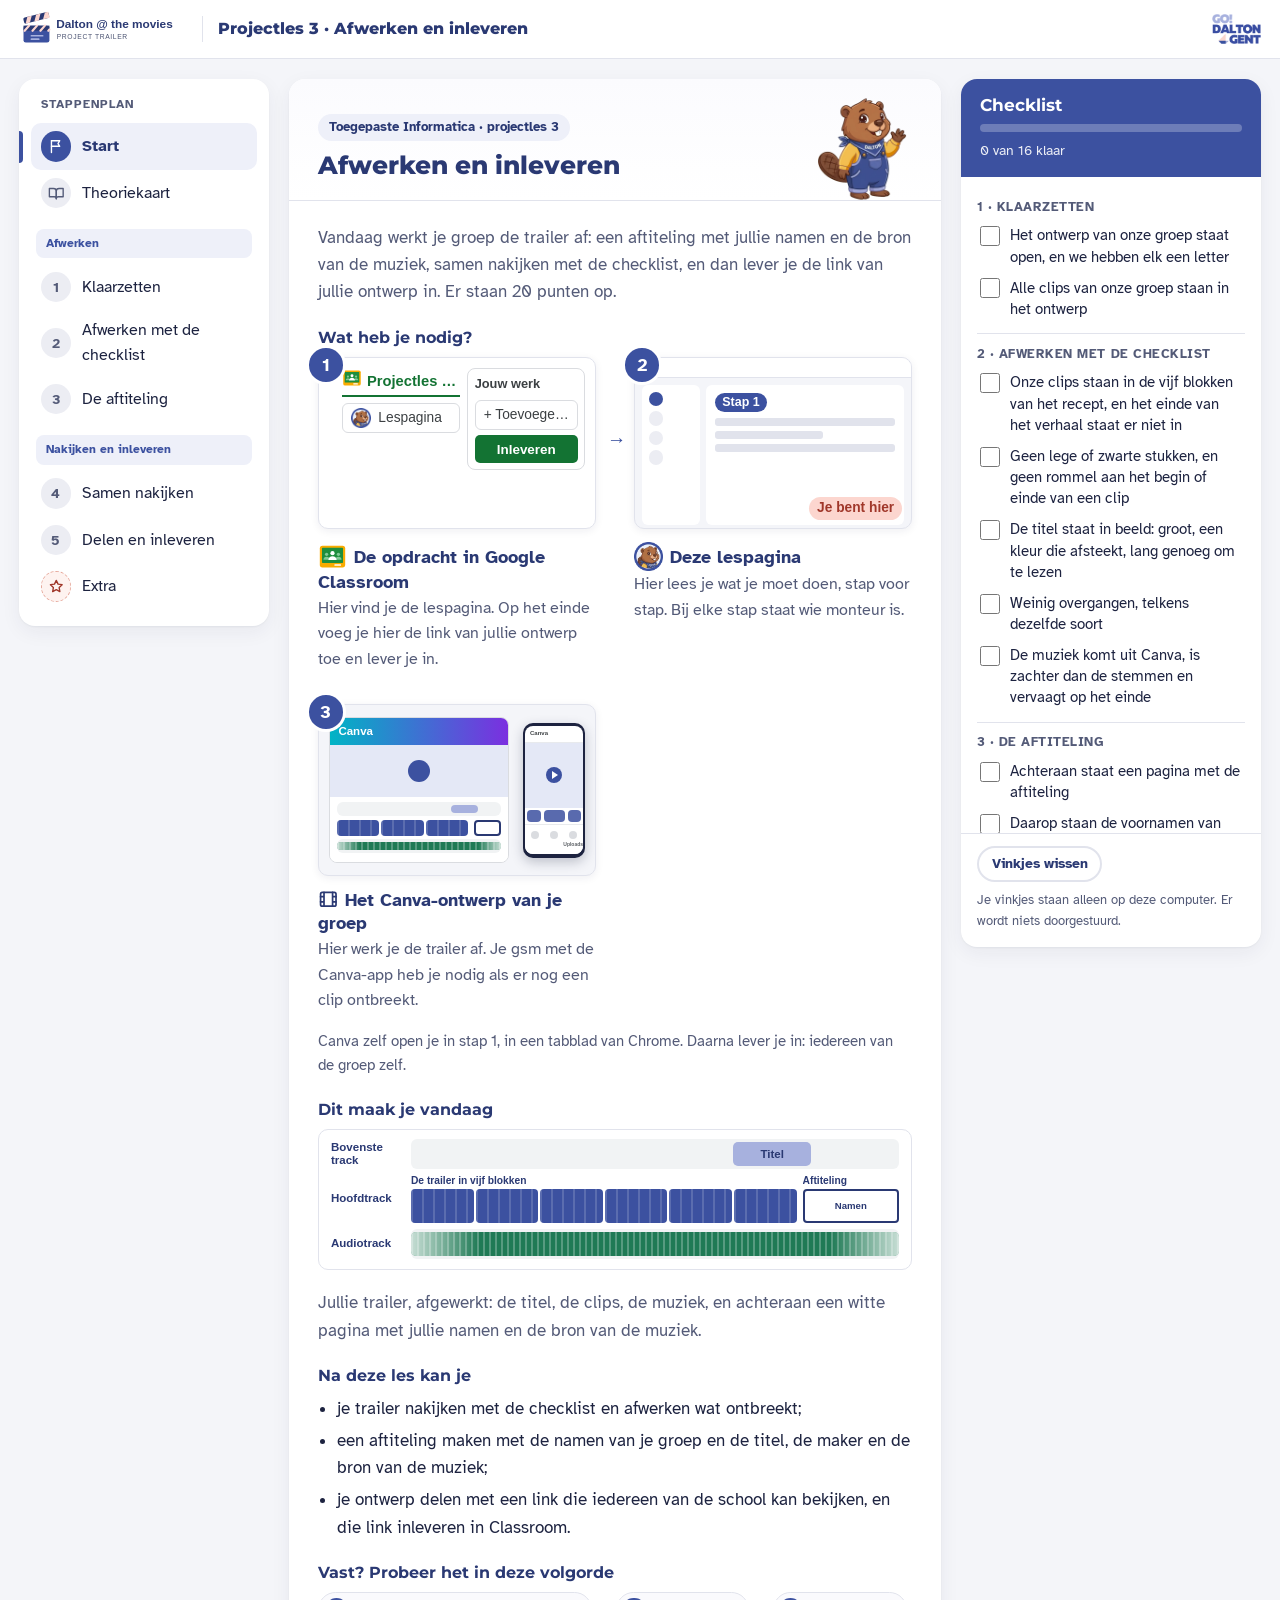
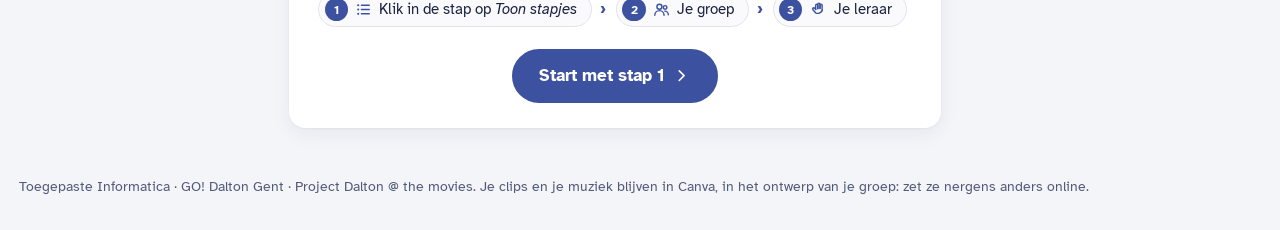
==== index.html @ a5ecfe7c "Projectles 3: Afwerken en inleveren (20 punten, link inleveren) Co-Authored-By: Claude Sonnet 5.5 <n" ====
<!DOCTYPE html>
<html lang="nl-BE">
<head>
  <meta charset="UTF-8">
  <meta name="viewport" content="width=device-width, initial-scale=1">
  <meta name="toestel" content="windows">
<meta name="programma" content="canva">
  <title>Lespagina · Projectles 3 · Afwerken en inleveren · Dalton @ the movies</title>
  <link rel="icon" href="assets/logos/lespagina-icon.png" type="image/png">
  <link rel="stylesheet" href="css/style.css">
</head>
<body data-storage="movies-trailer_v1_" data-modus-start="kort" data-laatste-stap="5" data-ai-hulp="uit">

<!-- Pictogrammen: eenvoudige lijntekeningen, eigen werk. Gebruik: een svg met class "ic" en daarin use met href naar het symbool. -->
<svg xmlns="http://www.w3.org/2000/svg" style="display:none">
  <symbol id="i-flag" viewBox="0 0 24 24"><path d="M5 21V4"/><path d="M5 4h12l-2.5 4 2.5 4H5"/></symbol>
  <symbol id="i-book" viewBox="0 0 24 24"><path d="M2 5h6a4 4 0 0 1 4 4v11a3 3 0 0 0-3-3H2z"/><path d="M22 5h-6a4 4 0 0 0-4 4v11a3 3 0 0 1 3-3h7z"/></symbol>
  <symbol id="i-check" viewBox="0 0 24 24"><path d="M5 12.5l4.5 4.5L19 7.5"/></symbol>
  <symbol id="i-check-circle" viewBox="0 0 24 24"><circle cx="12" cy="12" r="9"/><path d="M8 12.5l2.7 2.7L16 10"/></symbol>
  <symbol id="i-list" viewBox="0 0 24 24"><path d="M9 6h11M9 12h11M9 18h11"/><path d="M4.5 6h.01M4.5 12h.01M4.5 18h.01" stroke-width="3"/></symbol>
  <symbol id="i-bulb" viewBox="0 0 24 24"><path d="M9 18h6M10 21h4"/><path d="M12 3a6 6 0 0 0-4 10.5c.7.7 1 1.5 1 2.5h6c0-1 .3-1.8 1-2.5A6 6 0 0 0 12 3z"/></symbol>
  <symbol id="i-alert" viewBox="0 0 24 24"><path d="M12 3.5l9.5 17h-19z"/><path d="M12 10v4.5M12 17.5h.01"/></symbol>
  <symbol id="i-help" viewBox="0 0 24 24"><circle cx="12" cy="12" r="9"/><path d="M9.6 9.3a2.5 2.5 0 1 1 3.4 2.5c-.6.3-1 .8-1 1.5v.4M12 17h.01"/></symbol>
  <symbol id="i-users" viewBox="0 0 24 24"><circle cx="9" cy="8" r="3.5"/><path d="M2.5 20a6.5 6.5 0 0 1 13 0"/><circle cx="17" cy="9" r="2.5"/><path d="M16.5 14.2a5 5 0 0 1 5 5"/></symbol>
  <symbol id="i-send" viewBox="0 0 24 24"><path d="M12 15V3M7 8l5-5 5 5"/><path d="M4 14v6h16v-6"/></symbol>
  <symbol id="i-star" viewBox="0 0 24 24"><path d="M12 3.5l2.6 5.4 5.9.8-4.3 4.1 1 5.9L12 16.9l-5.2 2.8 1-5.9-4.3-4.1 5.9-.8z"/></symbol>
  <symbol id="i-link" viewBox="0 0 24 24"><path d="M10 14a4 4 0 0 0 5.7 0l3-3a4 4 0 0 0-5.7-5.7l-1 1"/><path d="M14 10a4 4 0 0 0-5.7 0l-3 3a4 4 0 0 0 5.7 5.7l1-1"/></symbol>
  <symbol id="i-hand" viewBox="0 0 24 24"><path d="M8 12V6a1.5 1.5 0 0 1 3 0v5"/><path d="M11 10.5V4.5a1.5 1.5 0 0 1 3 0v6"/><path d="M14 10.5V6a1.5 1.5 0 0 1 3 0v7.5"/><path d="M8 11.5l-1.5-1.5a1.6 1.6 0 0 0-2.3 2.3l3.6 4.2A6.5 6.5 0 0 0 17 13.5"/></symbol>
  <symbol id="i-left" viewBox="0 0 24 24"><path d="M15 6l-6 6 6 6"/></symbol>
  <symbol id="i-right" viewBox="0 0 24 24"><path d="M9 6l6 6-6 6"/></symbol>
  <symbol id="i-lock" viewBox="0 0 24 24"><rect x="5" y="11" width="14" height="10" rx="2"/><path d="M8 11V8a4 4 0 0 1 8 0v3"/></symbol>
  <symbol id="i-info" viewBox="0 0 24 24"><circle cx="12" cy="12" r="9"/><path d="M12 11v5.5M12 7.6h.01"/></symbol>
  <symbol id="i-film" viewBox="0 0 24 24"><rect x="3" y="4" width="18" height="16" rx="2"/><path d="M7 4v16M17 4v16M3 9h4M3 15h4M17 9h4M17 15h4"/></symbol>
  <symbol id="i-phone" viewBox="0 0 24 24"><rect x="7" y="2.5" width="10" height="19" rx="2"/><path d="M11 18.5h2"/></symbol>
  <symbol id="i-cut" viewBox="0 0 24 24"><circle cx="6" cy="7" r="2.5"/><circle cx="6" cy="17" r="2.5"/><path d="M8 8.5L20 18M8 15.5L20 6"/></symbol>
  <symbol id="i-eye" viewBox="0 0 24 24"><path d="M2 12s4-7 10-7 10 7 10 7-4 7-10 7S2 12 2 12z"/><circle cx="12" cy="12" r="3"/></symbol>
  <symbol id="i-move" viewBox="0 0 24 24"><path d="M3 12h18M7 8l-4 4 4 4M17 8l4 4-4 4"/></symbol>
</svg>

<div class="teacher-banner">Leraarweergave: de roze kaders tonen waar je een screenshot kan plaatsen. Leerlingen zien die kaders niet.</div>

<header class="topbar">
  <div class="topbar-inner">
    <a class="brand" href="index.html" title="Naar het begin van de les">
      <img src="assets/movies-logo.svg" alt="Dalton @ the movies">
      <span class="brand-lesson">Projectles 3 · Afwerken en inleveren</span>
    </a>
    <span class="topbar-spacer"></span>
    <img class="dalton-mark" src="assets/dalton-gent-logo.png" alt="GO! Dalton Gent">
  </div>
</header>

<div class="layout">

  <!-- ============ LINKS: de route ============ -->
  <nav class="route" aria-label="Stappenplan">
    <p class="route-title">Stappenplan</p>
    <button class="nav-btn" type="button" data-step="start"><span class="nav-num"><svg class="ic" aria-hidden="true"><use href="#i-flag"/></svg></span><span class="nav-lbl">Start</span></button>
    <button class="nav-btn" type="button" data-step="theorie"><span class="nav-num"><svg class="ic" aria-hidden="true"><use href="#i-book"/></svg></span><span class="nav-lbl">Theoriekaart</span></button>

    <p class="route-group">Afwerken</p>
    <button class="nav-btn" type="button" data-step="1"><span class="nav-num"><span class="nav-n">1</span><svg class="ic nav-check" aria-hidden="true"><use href="#i-check"/></svg></span><span class="nav-lbl">Klaarzetten</span></button>
    <button class="nav-btn" type="button" data-step="2"><span class="nav-num"><span class="nav-n">2</span><svg class="ic nav-check" aria-hidden="true"><use href="#i-check"/></svg></span><span class="nav-lbl">Afwerken met de checklist</span></button>
    <button class="nav-btn" type="button" data-step="3"><span class="nav-num"><span class="nav-n">3</span><svg class="ic nav-check" aria-hidden="true"><use href="#i-check"/></svg></span><span class="nav-lbl">De aftiteling</span></button>

    <p class="route-group">Nakijken en inleveren</p>
    <button class="nav-btn" type="button" data-step="4"><span class="nav-num"><span class="nav-n">4</span><svg class="ic nav-check" aria-hidden="true"><use href="#i-check"/></svg></span><span class="nav-lbl">Samen nakijken</span></button>
    <button class="nav-btn" type="button" data-step="5"><span class="nav-num"><span class="nav-n">5</span><svg class="ic nav-check" aria-hidden="true"><use href="#i-check"/></svg></span><span class="nav-lbl">Delen en inleveren</span></button>
    <button class="nav-btn extra" type="button" data-step="extra"><span class="nav-num"><svg class="ic" aria-hidden="true"><use href="#i-star"/></svg></span><span class="nav-lbl">Extra</span></button>
  </nav>

  <!-- ============ MIDDEN: één stap tegelijk ============ -->
  <main id="main">

    <!-- ===== START ===== -->
    <section class="pane" id="pane-start" aria-labelledby="h-start">
      <article class="card">
        <header class="card-head met-mascotte">
          <div>
            <div class="tags"><span class="tag tag-where">Toegepaste Informatica · projectles 3</span></div>
            <h1 id="h-start">Afwerken en inleveren</h1>
          </div>
          <img class="mascotte-kop" src="assets/mascotte/dalton_welkom.webp" alt="" width="120" height="120">
        </header>
        <div class="card-body">
          <p class="intro">Vandaag werkt je groep de trailer af: een aftiteling met jullie namen en de bron van de muziek, samen nakijken met de checklist, en dan lever je de link van jullie ontwerp in. Er staan 20 punten op.</p>

          <h2 class="sec">Wat heb je nodig?</h2>
          <ol class="nodig">
            <li class="nodig-item">
              <div class="mock mock-opdracht" aria-hidden="true">
                <div class="mo-midden"><div class="mo-titel"><img class="logo" src="assets/logos/classroom.svg" alt="">Projectles 3 — Afwerken en inleveren</div><div class="mo-chip"><img class="logo" src="assets/logos/lespagina.webp" alt=""><span>Lespagina</span></div></div><div class="mo-werk"><div class="mo-werk-kop">Jouw werk</div><div class="mo-chip"><span>+ Toevoegen of maken</span></div><div class="mo-knop">Inleveren</div></div>
              </div>
              <p class="nodig-naam"><img class="logo" src="assets/logos/classroom.svg" alt="">De opdracht in Google Classroom</p>
              <p class="nodig-uitleg">Hier vind je de lespagina. Op het einde voeg je hier de link van jullie ontwerp toe en lever je in.</p>
            </li>
            <li class="nodig-item">
              <div class="mock mock-lespagina" aria-hidden="true">
                <div class="ml-balk"></div>
                <div class="ml-midden">
                  <div class="ml-route"><span></span><span></span><span></span><span></span></div>
                  <div class="ml-stap"><span class="ml-tag">Stap 1</span><span class="ml-lijn"></span><span class="ml-lijn kort"></span><span class="ml-lijn"></span></div>
                </div>
                <div class="ml-hier">Je bent hier</div>
              </div>
              <p class="nodig-naam"><img class="logo" src="assets/logos/lespagina.webp" alt="">Deze lespagina</p>
              <p class="nodig-uitleg">Hier lees je wat je moet doen, stap voor stap. Bij elke stap staat wie monteur is.</p>
            </li>
            <li class="nodig-item">
              <div class="mock mock-ontwerp" aria-hidden="true">
                <div class="mo-canva">
                  <div class="mo-canva-balk">Canva</div>
                  <div class="mo-canva-beeld"><span></span></div>
                  <div class="tl3">
                    <div class="tl3-rij"><div class="tl3-spoor"><span class="tl3-blok tl3-tekst" style="--x:70%;--b:16%"></span></div></div>
                    <div class="tl3-rij"><div class="tl3-hoofd"><div class="tl3-groep" style="--w:5"><div class="tl3-clips"><span class="tl-clip"></span><span class="tl-clip"></span><span class="tl-clip"></span></div></div><div class="tl3-groep" style="--w:1"><div class="tl3-clips"><span class="tl3-aftit"></span></div></div></div></div>
                    <div class="tl3-rij"><div class="tl3-spoor"><span class="tl3-blok tl3-muziek" style="--x:0;--b:100%"></span></div></div>
                  </div>
                </div>
                <div class="gsm"><div class="gsm-scherm"><div class="gsm-balk"><span>Canva</span></div><div class="gsm-beeld"><span></span></div><div class="gsm-tijdlijn"><i></i><i></i><i></i></div><div class="gsm-werkbalk"><span class="gsm-tab"><i></i></span><span class="gsm-tab"><i></i></span><span class="gsm-tab"><i></i>Uploads</span></div></div></div>
              </div>
              <p class="nodig-naam"><svg class="ic" aria-hidden="true"><use href="#i-film"/></svg> Het Canva-ontwerp van je groep</p>
              <p class="nodig-uitleg">Hier werk je de trailer af. Je gsm met de Canva-app heb je nodig als er nog een clip ontbreekt.</p>
            </li>
          </ol>
          <p class="nodig-noot">Canva zelf open je in stap 1, in een tabblad van Chrome. Daarna lever je in: iedereen van de groep zelf.</p>

          <h2 class="sec">Dit maak je vandaag</h2>
          <div class="vandaag">
            <div class="tl3" role="img" aria-label="Tekening van de tijdlijn met drie lagen. Bovenaan staat de titel op de bovenste track. In het midden staan de clips op de hoofdtrack, helemaal achteraan gevolgd door een witte pagina: de aftiteling. Onderaan loopt de muziek op de audiotrack, met een vervaging aan het begin en aan het einde.">
              <div class="tl3-rij"><span class="tl3-naam">Bovenste track</span><div class="tl3-spoor"><span class="tl3-blok tl3-tekst" style="--x:66%;--b:16%">Titel</span></div></div>
              <div class="tl3-rij"><span class="tl3-naam">Hoofdtrack</span><div class="tl3-hoofd">
                <div class="tl3-groep" style="--w:12"><b>De trailer in vijf blokken</b><div class="tl3-clips"><span class="tl-clip"></span><span class="tl-clip"></span><span class="tl-clip"></span><span class="tl-clip"></span><span class="tl-clip"></span><span class="tl-clip"></span></div></div>
                <div class="tl3-groep" style="--w:3"><b>Aftiteling</b><div class="tl3-clips"><span class="tl3-aftit">Namen</span></div></div>
              </div></div>
              <div class="tl3-rij"><span class="tl3-naam">Audiotrack</span><div class="tl3-spoor"><span class="tl3-blok tl3-muziek" style="--x:0;--b:100%"></span></div></div>
            </div>
            <p>Jullie trailer, afgewerkt: de titel, de clips, de muziek, en achteraan een witte pagina met jullie namen en de bron van de muziek.</p>
          </div>

          <h2 class="sec">Na deze les kan je</h2>
          <ul class="doelen">
            <li>je trailer nakijken met de checklist en afwerken wat ontbreekt;</li>
            <li>een aftiteling maken met de namen van je groep en de titel, de maker en de bron van de muziek;</li>
            <li>je ontwerp delen met een link die iedereen van de school kan bekijken, en die link inleveren in Classroom.</li>
          </ul>

          <h2 class="sec">Vast? Probeer het in deze volgorde</h2>
          <ol class="vast">
            <li><svg class="ic" aria-hidden="true"><use href="#i-list"/></svg><span>Klik in de stap op <em>Toon stapjes</em></span></li>
            <li><svg class="ic" aria-hidden="true"><use href="#i-users"/></svg><span>Je groep</span></li>
            <li><svg class="ic" aria-hidden="true"><use href="#i-hand"/></svg><span>Je leraar</span></li>
          </ol>

          <p class="start-cta"><button class="btn btn-primary" type="button" data-goto="1">Start met stap 1 <svg class="ic" aria-hidden="true"><use href="#i-right"/></svg></button></p>
        </div>
      </article>
    </section>

    <!-- ===== THEORIEKAART ===== -->
    <section class="pane" id="pane-theorie" aria-labelledby="h-theorie">
      <article class="card">
        <header class="card-head">
          <div class="tags"><span class="tag tag-where">Spiekbriefje</span></div>
          <h2 id="h-theorie">Theoriekaart</h2>
        </header>
        <div class="card-body">
          <p class="intro">Alles op één plek. Kom hier terug als je iets niet meer weet.</p>
          <div class="t-grid">
            <section class="t-card">
              <h3><svg class="ic" aria-hidden="true"><use href="#i-flag"/></svg>Het project</h3>
              <ul>
                <li>Elke groep van drie maakt een <strong>filmtrailer</strong>. <strong>Informatica: de montage, in Canva.</strong></li>
                <li>Drie projectlessen: kennismaken (22 oktober) · muziek, tekst en geluid (29 oktober) · <strong>vandaag afwerken en inleveren</strong>.</li>
                <li>Het eindproduct wordt getoond op het slotmoment, vrijdag 13 november.</li>
              </ul>
            </section>
            <section class="t-card">
              <h3><svg class="ic" aria-hidden="true"><use href="#i-users"/></svg>De monteur wisselt</h3>
              <ul>
                <li>Geef elkaar een letter: <strong>A</strong>, <strong>B</strong> en <strong>C</strong>.</li>
                <li>Bij elke stap staat bovenaan wie <strong>monteur</strong> is: die werkt op de tijdlijn.</li>
                <li>De anderen lezen de checklist voor of zoeken iets op. Eén monteur tegelijk.</li>
              </ul>
            </section>
            <section class="t-card">
              <h3><svg class="ic" aria-hidden="true"><use href="#i-flag"/></svg>Het trailerrecept</h3>
              <ul>
                <li><strong>1 Opening</strong>: één beeld dat nieuwsgierig maakt.</li>
                <li><strong>2 Wie?</strong> De personages.</li>
                <li><strong>3 Het probleem</strong>: wat loopt er mis?</li>
                <li><strong>4 Spanning</strong>: korte clips na elkaar.</li>
                <li><strong>5 De titel</strong>, en stop.</li>
                <li>Een trailer verklapt het einde niet.</li>
              </ul>
            </section>
            <section class="t-card">
              <h3><svg class="ic" aria-hidden="true"><use href="#i-eye"/></svg>Een titel die je kan lezen</h3>
              <ul>
                <li>Groot genoeg, en een kleur die afsteekt tegen de clip.</li>
                <li>Lang genoeg in beeld: je moet hem twee keer kunnen lezen.</li>
              </ul>
            </section>
            <section class="t-card">
              <h3><svg class="ic" aria-hidden="true"><use href="#i-move"/></svg>Overgangen</h3>
              <ul>
                <li>Zonder overgang springt de film meteen naar de volgende clip: een <strong>harde overgang</strong>.</li>
                <li><strong>Oplossen</strong> laat de ene clip in de andere overlopen.</li>
                <li>Weinig, en telkens dezelfde soort. In de spanning werkt een harde overgang het best.</li>
              </ul>
            </section>
            <section class="t-card">
              <h3><svg class="ic" aria-hidden="true"><use href="#i-star"/></svg>Muziek en geluid</h3>
              <ul>
                <li>De stemmen in je clips moet je kunnen verstaan: zet de muziek <strong>zachter</strong>.</li>
                <li><strong>Vervagen</strong>: de muziek begint en eindigt zacht.</li>
                <li>Alleen muziek uit de bibliotheek van Canva. Een liedje van Spotify of YouTube uploaden mag niet.</li>
              </ul>
            </section>
            <section class="t-card">
              <h3><svg class="ic" aria-hidden="true"><use href="#i-film"/></svg>De aftiteling</h3>
              <ul>
                <li>De pagina <strong>achteraan</strong> met wie de trailer maakte en van wie de muziek is.</li>
                <li>Jullie <strong>voornamen</strong>, en de muziek: <strong>titel, maker en Canva</strong>.</li>
                <li>Wie iets van een ander gebruikt, noemt de maker. Ook als het mag.</li>
              </ul>
            </section>
            <section class="t-card">
              <h3><svg class="ic" aria-hidden="true"><use href="#i-eye"/></svg>Wie er in beeld komt</h3>
              <ul>
                <li>Niemand mag je zonder toestemming filmen of je beeld tonen: dat is <strong>portretrecht</strong>.</li>
                <li>Jullie trailer wordt getoond op het slotmoment: wie herkenbaar in beeld staat, moet dat weten.</li>
              </ul>
            </section>
            <section class="t-card">
              <h3><svg class="ic" aria-hidden="true"><use href="#i-link"/></svg>Delen en inleveren</h3>
              <ul>
                <li>Je levert <strong>een link</strong> in, geen bestand: de link van het Canva-ontwerp van je groep.</li>
                <li>Het <strong>toegangsniveau</strong> van de link: <em>GO! Dalton Gent</em> = iedereen van de school kan met de link kijken.</li>
                <li>Elk groepslid levert zelf in. De link blijft dezelfde: je kan het ontwerp nog verbeteren tot de deadline.</li>
              </ul>
            </section>
            <section class="t-card wide">
              <h3><svg class="ic" aria-hidden="true"><use href="#i-help"/></svg>Woorden</h3>
              <table class="t-rows">
                <tr><th>trailer</th><td>een korte reclamefilm die nieuwsgierig maakt naar een film, zonder het einde te verklappen</td></tr>
                <tr><th>aftiteling</th><td>de pagina achteraan met de namen van wie de film maakte en de bronnen, bijvoorbeeld de muziek</td></tr>
                <tr><th>bron</th><td>van wie iets komt dat je gebruikt: bij muziek de titel en de maker</td></tr>
                <tr><th>licentie</th><td>de toestemming van de maker om zijn werk te gebruiken, met de regels erbij</td></tr>
                <tr><th>toegangsniveau</th><td>wie met de link van je ontwerp mag kijken: alleen jij, of iedereen van de school</td></tr>
                <tr><th>eigenaar</th><td>wie het ontwerp maakte; die kan het delen</td></tr>
                <tr><th>portretrecht</th><td>niemand mag je zonder toestemming filmen of je beeld tonen</td></tr>
              </table>
            </section>
            <section class="t-card wide warn">
              <h3><svg class="ic" aria-hidden="true"><use href="#i-alert"/></svg>Veelgemaakte fouten</h3>
              <ul>
                <li>De trailer vertelt de hele film na, met het einde erbij.</li>
                <li>Een liedje van Spotify of YouTube uploaden in plaats van muziek uit Canva.</li>
                <li>In de aftiteling alleen <em>Muziek van Canva</em>, zonder titel en maker.</li>
                <li>De link van het ontwerp delen terwijl het toegangsniveau nog op <em>Alleen jij hebt toegang</em> staat: je leraar kan het dan niet openen.</li>
                <li>Een link naar een ander ontwerp inleveren, of naar de lijst met projecten.</li>
                <li>Denken dat één groepslid inlevert voor de hele groep: iedereen levert zelf in.</li>
              </ul>
            </section>
          </div>
        </div>
      </article>
    </section>

    <!-- ===== STAP 1 ===== -->
    <section class="pane" id="pane-1" aria-labelledby="h-1">
      <article class="card">
        <header class="card-head">
          <div class="tags"><span class="tag tag-step">Stap 1</span><span class="tag tag-where">Canva</span></div>
          <h2 id="h-1">Klaarzetten</h2>
        </header>
        <div class="card-body">
          <p class="intro">Je opent het ontwerp van je groep en speelt de trailer één keer af.</p>
          <p class="monteur samen"><svg class="ic" aria-hidden="true"><use href="#i-users"/></svg><span><strong>Samen.</strong> Geef elkaar een letter: <strong>A</strong>, <strong>B</strong> en <strong>C</strong>. Zo weten jullie bij elke stap wie monteur is.</span></p>
          <div class="todo-box">
            <div class="todo-head"><h3><svg class="ic" aria-hidden="true"><use href="#i-list"/></svg> Wat moet je doen?</h3></div>
            <ol class="doe">
<li><span class="doe-tekst"><strong>Iedereen:</strong> klik op <a class="btn btn-primary btn-open" href="https://www.canva.com" target="_blank" rel="noopener">Open Canva</a></span><span class="sub">Het opent in een nieuw tabblad. Meld je aan met je schoolaccount.</span></li>
<li><details class="stapjes" open><summary><span class="doe-tekst"><strong>Iedereen:</strong> open het ontwerp van je groep.</span><span class="stapjes-knop" aria-hidden="true"></span></summary>
  <ol class="klein">
    <li><p>Klik links op <strong>Projecten</strong> en dan op <strong>Met jou gedeeld</strong>. Klik op het ontwerp van je groep.<span class="sub">Maakte jij het ontwerp? Dan staat het bij je eigen projecten.</span></p><img class="mini" src="assets/stapjes/canva-met-jou-gedeeld.png" alt="Canva, Projecten. In de lijst staat Met jou gedeeld in een rood kader." loading="lazy"></li>
  </ol>
</details></li>
<li><span class="doe-tekst">Druk op de <strong>spatiebalk</strong> en kijk naar de hele trailer. Wat moet er nog gebeuren?</span><span class="sub">Lees ook het tekstvak achteraan uit projectles 2: daar schreef je op wat er nog moest.</span></li>
<li><details class="stapjes" open><summary><span class="doe-tekst">Ontbreekt er een clip? Zet ze erin met de <strong>Canva-app</strong> op je gsm.</span><span class="stapjes-knop" aria-hidden="true"></span></summary>
  <ol class="klein">
    <li><p>Open het ontwerp van je groep in de Canva-app: tik onderaan op <strong>Je ontwerpen</strong>, bovenaan op <strong>Alle projecten</strong> en dan op <strong>Met jou gedeeld</strong>.<span class="sub">Zoals in projectles 1. De beelden komen van Canva in de browser van een gsm: in de app ziet het er bijna zo uit.</span></p><img class="mini" src="assets/stapjes/gsm-met-jou-gedeeld.png" alt="Canva op een gsm: het lijstje Je ontwerpen is open. Met jou gedeeld staat in een rood kader." loading="lazy"></li>
    <li><p>Tik in de werkbalk onderaan op <strong>Uploads</strong>, kies de clip en <strong>tik erop</strong>.<span class="sub">Pas als je op de clip tikt, staat ze in het ontwerp.</span></p><img class="mini" src="assets/stapjes/gsm-uploads.png" alt="De editor van Canva op een gsm. In de werkbalk onderaan staat Uploads in een rood kader." loading="lazy"></li>
  </ol>
</details></li>
<li><span class="doe-tekst">Spreek af wie monteur is in stap 2: <strong>A</strong>.</span></li>
            </ol>
          </div>
          <div class="tip"><svg class="ic" aria-hidden="true"><use href="#i-bulb"/></svg><p><strong>Weet je de letters van projectles 2 niet meer?</strong> Geef elkaar gewoon opnieuw A, B en C.</p></div>
        </div>
        <footer class="card-nav">
          <button class="btn" type="button" data-goto="start"><svg class="ic" aria-hidden="true"><use href="#i-left"/></svg> Start</button>
          <button class="btn btn-primary" type="button" data-goto="2">Stap 2 <svg class="ic" aria-hidden="true"><use href="#i-right"/></svg></button>
        </footer>
      </article>
    </section>

    <!-- ===== STAP 2 ===== -->
    <section class="pane" id="pane-2" aria-labelledby="h-2">
      <article class="card">
        <header class="card-head">
          <div class="tags"><span class="tag tag-step">Stap 2</span><span class="tag tag-where">Canva, de tijdlijn</span></div>
          <h2 id="h-2">Afwerken met de checklist</h2>
        </header>
        <div class="card-body">
          <p class="intro">Je kijkt wat er nog ontbreekt en werkt het af. De checklist hieronder zegt waarop je punten krijgt.</p>
          <p class="monteur"><svg class="ic" aria-hidden="true"><use href="#i-users"/></svg><span>Monteur: <span class="mon-letter">A</span> <strong>B</strong> en <strong>C</strong> wijzen aan wat er nog ontbreekt.</span></p>
          <div class="todo-box">
            <div class="todo-head"><h3><svg class="ic" aria-hidden="true"><use href="#i-list"/></svg> Wat moet je doen?</h3></div>
            <ol class="doe">
<li><span class="doe-tekst">Lees samen de <strong>checklist</strong> hieronder. Wat ontbreekt er nog in jullie trailer?</span></li>
<li><details class="stapjes" open><summary><span class="doe-tekst"><strong>Monteur:</strong> kort in wat te lang is, en haal weg wat er niet in hoort.</span><span class="stapjes-knop" aria-hidden="true"></span></summary>
  <ol class="klein">
    <li><p>Klik de clip aan en sleep de <strong>linkerrand</strong> of de <strong>rechterrand</strong> naar binnen.<span class="sub">Staat iemand nog klaar of lacht hij net? Kort de clip in tot dat stukje weg is.</span></p></li>
    <li><p>Wil je een stuk uit het midden weg? Klik in de clip op de plek en druk op <strong>S</strong>. Klik het stuk aan dat weg moet en druk op <strong>Delete</strong>.<span class="sub">Te veel weg? Klik op de pijl <strong>Ongedaan maken</strong>, of druk op <strong>Ctrl + Z</strong>.</span></p></li>
  </ol>
</details></li>
<li><span class="doe-tekst"><strong>Monteur:</strong> zoek lege of zwarte stukken tussen de clips en haal ze weg.</span><span class="sub">Zeker ook het einde van het verhaal: een trailer verklapt het niet.</span></li>
<li><details class="stapjes" open><summary><span class="doe-tekst">Staat de <strong>titel</strong> van de film er, groot en in een kleur die afsteekt? Zo niet: voeg hem toe.</span><span class="stapjes-knop" aria-hidden="true"></span></summary>
  <ol class="klein">
    <li><p>Klik links op <strong>Tekst</strong> en dan op <strong>Voeg een tekstvak toe</strong>. Typ de titel.<span class="sub">Zoals in projectles 2.</span></p><img class="mini" src="assets/stapjes/canva-tekstvak.png" alt="Het tabblad Tekst in Canva. De paarse knop Voeg een tekstvak toe staat in een rood kader." loading="lazy"></li>
    <li><p>Klik op de titel in het beeld. Typ bovenaan in het vak met het getal een groter getal, bijvoorbeeld <strong>100</strong>.</p><img class="mini" src="assets/stapjes/canva-tekst-grootte.png" alt="De balk boven het beeld als je een tekst aanklikt. Het vak met de lettergrootte staat in een rood kader." loading="lazy"></li>
    <li><p>Klik op de <strong>A</strong> met de gekleurde streep en kies een kleur.<span class="sub">Een lichte clip? Kies een donkere kleur. Een donkere clip? Kies wit.</span></p><img class="mini" src="assets/stapjes/canva-tekst-kleur.png" alt="De balk boven het beeld. De A met een gekleurde streep, voor de kleur van de tekst, staat in een rood kader." loading="lazy"></li>
  </ol>
</details></li>
<li><details class="stapjes" open><summary><span class="doe-tekst">Overgangen: weinig, en telkens dezelfde soort.</span><span class="stapjes-knop" aria-hidden="true"></span></summary>
  <ol class="klein">
    <li><p>Ga met de muis naar de plek <strong>tussen twee clips</strong> op de hoofdtrack. Klik op het knopje <strong>Transitie toevoegen</strong>.<span class="sub">Te veel verschillende overgangen? Klik op <strong>Overgang wijzigen</strong> en dan op <strong>Geen</strong>, of kies overal dezelfde.</span></p><img class="mini" src="assets/stapjes/canva-transitie-toevoegen.png" alt="De tijdlijn in Canva. Tussen twee clips staat het knopje Transitie toevoegen in een rood kader." loading="lazy"></li>
    <li><p>Klik in het paneel <strong>Overgangen</strong> op <strong>Oplossen</strong>.</p><img class="mini" src="assets/stapjes/canva-oplossen.png" alt="Het paneel Overgangen in Canva. De tegel Oplossen staat in een rood kader." loading="lazy"></li>
  </ol>
</details></li>
<li><details class="stapjes" open><summary><span class="doe-tekst">Muziek uit Canva, zachter dan de stemmen, en zacht einde.</span><span class="stapjes-knop" aria-hidden="true"></span></summary>
  <ol class="klein">
    <li><p>Klik het nummer in de tijdlijn aan en klik bovenaan op het luidsprekertje <strong>Volume</strong>.</p><img class="mini" src="assets/stapjes/canva-volume-knop.png" alt="De balk boven het beeld als een nummer gekozen is. Het luidsprekertje Volume staat in een rood kader." loading="lazy"></li>
    <li><p>Sleep de schuif naar links, of typ een lager getal. Speel af: versta je de stemmen?</p><img class="mini" src="assets/stapjes/canva-volume-schuif.png" alt="Het paneel Volume. De schuif met het getal 20 staat in een rood kader." loading="lazy"></li>
    <li><p>Klik bovenaan op <strong>Vervagen</strong> en sleep <strong>Vervaging aan het einde</strong> een beetje naar rechts.</p><img class="mini" src="assets/stapjes/canva-vervagen-schuif.png" alt="Het paneel Vervagen. De twee schuiven, Vervaging aan het begin en Vervaging aan het einde, staan in een rood kader." loading="lazy"></li>
  </ol>
</details></li>
            </ol>
          </div>
          <div class="tip"><svg class="ic" aria-hidden="true"><use href="#i-bulb"/></svg><p><strong>Nog een clip nodig?</strong> Zet ze erin met de Canva-app op je gsm (<strong>Uploads</strong>, tik op de clip), zoals in stap 1.</p></div>
          <div class="info" role="group" aria-labelledby="info-checklist">
            <div class="info-kop"><svg class="ic" aria-hidden="true"><use href="#i-info"/></svg><span class="info-soort">Info</span><h3 id="info-checklist">De checklist van je trailer</h3><span class="info-bij">bij handeling 1</span></div>
            <div class="info-body">
              <ul class="punten">
                <li><b>Het trailerrecept</b><span>De vijf blokken, en het einde van het verhaal staat er niet in.</span><em>4 punten</em></li>
                <li><b>Montage</b><span>Ingekort en gesplitst: geen lege of zwarte stukken, geen rommel aan het begin of einde van een clip.</span><em>3 punten</em></li>
                <li><b>De titel</b><span>Groot, een kleur die afsteekt, lang genoeg om te lezen.</span><em>2 punten</em></li>
                <li><b>Overgangen</b><span>Weinig en dezelfde soort; harde overgangen in de spanning.</span><em>2 punten</em></li>
                <li><b>Muziek en geluid</b><span>Uit Canva, zachter dan de stemmen, vervaagt op het einde.</span><em>3 punten</em></li>
                <li><b>De aftiteling</b><span>De voornamen van de groep en de muziek met titel, maker en Canva.</span><em>3 punten</em></li>
                <li><b>Ingeleverd</b><span>Jij leverde zelf de link in, vóór de deadline.</span><em>3 punten</em></li>
              </ul>
              <p class="punten-tot">Samen 20 punten. Jullie leraar kijkt het ontwerp na in Canva.</p>
            </div>
          </div>
        </div>
        <footer class="card-nav">
          <button class="btn" type="button" data-goto="1"><svg class="ic" aria-hidden="true"><use href="#i-left"/></svg> Stap 1</button>
          <button class="btn btn-primary" type="button" data-goto="3">Stap 3 <svg class="ic" aria-hidden="true"><use href="#i-right"/></svg></button>
        </footer>
      </article>
    </section>

    <!-- ===== STAP 3 ===== -->
    <section class="pane" id="pane-3" aria-labelledby="h-3">
      <article class="card">
        <header class="card-head">
          <div class="tags"><span class="tag tag-step">Stap 3</span><span class="tag tag-where">Canva, achteraan in de tijdlijn</span></div>
          <h2 id="h-3">De aftiteling</h2>
        </header>
        <div class="card-body">
          <p class="intro">Achteraan komt een pagina met wie de trailer maakte en van wie de muziek is.</p>
          <p class="monteur"><svg class="ic" aria-hidden="true"><use href="#i-users"/></svg><span>Monteur: <span class="mon-letter">B</span> <strong>A</strong> en <strong>C</strong> zoeken op wat er in de aftiteling moet staan.</span></p>
          <div class="todo-box">
            <div class="todo-head"><h3><svg class="ic" aria-hidden="true"><use href="#i-list"/></svg> Wat moet je doen?</h3></div>
            <ol class="doe">
<li><details class="stapjes" open><summary><span class="doe-tekst"><strong>Monteur:</strong> voeg achteraan een lege pagina toe.</span><span class="stapjes-knop" aria-hidden="true"></span></summary>
  <ol class="klein">
    <li><p>Klik in de tijdlijn rechts van de laatste clip op het grijze <strong>+</strong>.</p></li>
    <li><p>Klik op <strong>Leeg</strong>.<span class="sub">De nieuwe pagina duurt 5 seconden. Dat is genoeg. Je ziet ze achteraan, na de laatste clip.</span></p></li>
  </ol>
</details></li>
<li><details class="stapjes" open><summary><span class="doe-tekst"><strong>Monteur:</strong> zet jullie voornamen op de pagina.</span><span class="stapjes-knop" aria-hidden="true"></span></summary>
  <ol class="klein">
    <li><p>Klik links op <strong>Tekst</strong> en dan op <strong>Voeg een tekstvak toe</strong>.<span class="sub">Klik eerst op de nieuwe pagina in de tijdlijn: dan komt het tekstvak op die pagina.</span></p></li>
    <li><p>Typ <em>Een trailer van</em> en de <strong>voornamen</strong> van de drie groepsleden.<span class="sub">Alleen voornamen: de trailer wordt getoond op het slotmoment.</span></p></li>
  </ol>
</details></li>
<li><details class="stapjes" open><summary><span class="doe-tekst"><strong>Monteur:</strong> zet eronder de muziek: de titel, de maker en <em>(Canva)</em>.</span><span class="stapjes-knop" aria-hidden="true"></span></summary>
  <ol class="klein">
    <li><p>Typ <em>Muziek:</em> en de titel tussen aanhalingstekens, een streepje, de maker en <em>(Canva)</em>.<span class="sub">Staat dat al in het tekstvak achteraan uit projectles 2? Neem het over en verwijder dat tekstvak.</span></p></li>
    <li><p>Weet je de titel of de maker niet meer? Klik het nummer in de audiotrack aan: de <strong>titel</strong> staat in de balk. Zoek die titel bij <strong>Elementen</strong>: de <strong>maker</strong> staat onder de titel in de lijst.<span class="sub">Luister niet naar het nummer door erop te klikken in de lijst: een klik zet het nummer opnieuw in je ontwerp.</span></p></li>
  </ol>
</details></li>
<li><span class="doe-tekst">Kies een tekstkleur die afsteekt, en speel de aftiteling af. Kan je alles lezen?</span><span class="sub">De pagina is zwart of wit, volgens je ontwerp. Zwart? Kies wit voor de tekst.</span></li>
            </ol>
          </div>
          <div class="tip"><svg class="ic" aria-hidden="true"><use href="#i-bulb"/></svg><p><strong>Zie je de aftiteling niet in beeld?</strong> Kijk of het tekstvak op de nieuwe pagina staat en niet op een clip ervoor. Sleep het blok in de tijdlijn naar de nieuwe pagina.</p></div>
          <div class="info" role="group" aria-labelledby="info-aftiteling">
            <div class="info-kop"><svg class="ic" aria-hidden="true"><use href="#i-info"/></svg><span class="info-soort">Info</span><h3 id="info-aftiteling">Waarom een aftiteling?</h3><span class="info-bij">bij handeling 2 en 3</span></div>
            <div class="info-body">
              <div class="aftit-uitleg">
                <div class="aftit" role="img" aria-label="Tekening van de aftiteling: een donkere pagina met in het midden de tekst Een trailer van, drie voornamen, en eronder Muziek, de titel tussen aanhalingstekens, een streepje, de maker en Canva tussen haakjes."><b>Een trailer van Voornaam, Voornaam en Voornaam</b><span>Muziek: “Titel” – Maker (Canva)</span></div>
                <ul class="doelen">
                  <li>Wie iets van een ander gebruikt, noemt de <strong>maker</strong>. Ook als het mag: Canva geeft je de licentie.</li>
                  <li>Zo weet de kijker wie de trailer maakte en van wie de muziek is.</li>
                </ul>
              </div>
            </div>
          </div>
        </div>
        <footer class="card-nav">
          <button class="btn" type="button" data-goto="2"><svg class="ic" aria-hidden="true"><use href="#i-left"/></svg> Stap 2</button>
          <button class="btn btn-primary" type="button" data-goto="4">Stap 4 <svg class="ic" aria-hidden="true"><use href="#i-right"/></svg></button>
        </footer>
      </article>
    </section>

    <!-- ===== STAP 4 ===== -->
    <section class="pane" id="pane-4" aria-labelledby="h-4">
      <article class="card">
        <header class="card-head">
          <div class="tags"><span class="tag tag-step">Stap 4</span><span class="tag tag-where">Canva</span></div>
          <h2 id="h-4">Samen nakijken</h2>
        </header>
        <div class="card-body">
          <p class="intro">Jullie kijken naar de trailer zoals een kijker: van begin tot einde, met de checklist erbij.</p>
          <p class="monteur"><svg class="ic" aria-hidden="true"><use href="#i-users"/></svg><span>Monteur: <span class="mon-letter">C</span> <strong>A</strong> en <strong>B</strong> lezen de checklist voor.</span></p>
          <div class="todo-box">
            <div class="todo-head"><h3><svg class="ic" aria-hidden="true"><use href="#i-list"/></svg> Wat moet je doen?</h3></div>
            <ol class="doe">
<li><span class="doe-tekst"><strong>Samen:</strong> speel de hele trailer af, van begin tot einde.</span><span class="sub">Met oortjes, of zacht. Druk op de <strong>spatiebalk</strong>.</span></li>
<li><span class="doe-tekst">Loop de <strong>checklist</strong> van stap 2 na, criterium per criterium. Verbeter wat niet klopt.</span><span class="sub">De monteur verbetert. De anderen lezen voor en kijken mee.</span></li>
<li><span class="doe-tekst"><strong>Wie in beeld?</strong> Weet iedereen die herkenbaar in beeld staat dat de trailer getoond wordt?</span><span class="sub">Niet zeker? Vraag het, of laat de clip weg.</span></li>
<li><details class="stapjes" open><summary><span class="doe-tekst"><strong>Monteur:</strong> geef het ontwerp een duidelijke naam: <em>Trailer – de titel van de film</em>.</span><span class="stapjes-knop" aria-hidden="true"></span></summary>
  <ol class="klein">
    <li><p>Klik bovenaan op de naam van het ontwerp, typ de nieuwe naam en druk op <strong>Enter</strong>.<span class="sub">Zo vindt je leraar het ontwerp snel terug.</span></p></li>
  </ol>
</details></li>
            </ol>
          </div>
          <div class="tip"><svg class="ic" aria-hidden="true"><use href="#i-bulb"/></svg><p><strong>Je trailer is langer dan de muziek, of de muziek langer dan de trailer?</strong> Klik het nummer aan en sleep zijn rechterrand tot onder het einde van de laatste clip.</p></div>
          <div class="info" role="group" aria-labelledby="info-beeld">
            <div class="info-kop"><svg class="ic" aria-hidden="true"><use href="#i-info"/></svg><span class="info-soort">Info</span><h3 id="info-beeld">Wie mag in beeld?</h3><span class="info-bij">bij handeling 3</span></div>
            <div class="info-body">
              <ul class="mag">
                <li class="let"><strong>Filmen is niet hetzelfde als tonen.</strong> Iemand die toestemming gaf om gefilmd te worden, weet daarom nog niet dat de trailer op het slotmoment getoond wordt.</li>
                <li>Wie herkenbaar in beeld staat, weet dat de trailer <strong>getoond</strong> wordt aan de klas en de leerkrachten.</li>
                <li class="nee">Wil iemand niet in beeld? Laat de clip dan weg. Dat telt niet als fout.</li>
              </ul>
            </div>
          </div>
        </div>
        <footer class="card-nav">
          <button class="btn" type="button" data-goto="3"><svg class="ic" aria-hidden="true"><use href="#i-left"/></svg> Stap 3</button>
          <button class="btn btn-primary" type="button" data-goto="5">Stap 5 <svg class="ic" aria-hidden="true"><use href="#i-right"/></svg></button>
        </footer>
      </article>
    </section>

    <!-- ===== STAP 5 ===== -->
    <section class="pane" id="pane-5" aria-labelledby="h-5">
      <article class="card">
        <header class="card-head met-mascotte">
          <div>
            <div class="tags"><span class="tag tag-step">Stap 5</span><span class="tag tag-where">Canva</span><span class="tag tag-where"><img class="logo" src="assets/logos/classroom.svg" alt=""> Google Classroom</span></div>
            <h2 id="h-5">Delen en inleveren</h2>
          </div>
          <img class="mascotte-kop" src="assets/mascotte/dalton_inleveren.webp" alt="" width="120" height="120">
        </header>
        <div class="card-body">
          <p class="intro">Je deelt de link van het ontwerp zodat je leraar het kan openen. Dan levert iedereen van de groep in Classroom in.</p>
          <p class="monteur"><svg class="ic" aria-hidden="true"><use href="#i-users"/></svg><span><strong>De eigenaar</strong> (wie het ontwerp maakte) stelt het delen in. <strong>Iedereen</strong> levert daarna zelf in.</span></p>
          <div class="todo-box">
            <div class="todo-head"><h3><svg class="ic" aria-hidden="true"><use href="#i-list"/></svg> Wat moet je doen?</h3></div>
            <ol class="doe">
<li><details class="stapjes" open><summary><span class="doe-tekst"><strong>Eigenaar:</strong> zet het toegangsniveau van de link op <em>GO! Dalton Gent</em>.</span><span class="stapjes-knop" aria-hidden="true"></span></summary>
  <ol class="klein">
    <li><p>Klik rechtsboven op <span class="ui">Delen</span>.</p></li>
    <li><p>Klik bij <strong>Toegangsniveau</strong> op het lijstje en kies <strong>GO! Dalton Gent</strong>.<span class="sub">Staat er daarna een rol naast? Kies <strong>Mag bekijken</strong>: bekijken, niet bewerken.</span></p><img class="mini" src="assets/stapjes/canva-delen-toegang.png" alt="Het venster Ontwerp delen in Canva. Bij Toegangsniveau staat het lijstje open; de keuze GO! Dalton Gent staat in een rood kader." loading="lazy"></li>
  </ol>
</details></li>
<li><details class="stapjes" open><summary><span class="doe-tekst"><strong>Iedereen:</strong> kopieer de link van het ontwerp.</span><span class="stapjes-knop" aria-hidden="true"></span></summary>
  <ol class="klein">
    <li><p>Klik rechtsboven op <span class="ui">Delen</span> en dan op <strong>Link kopiëren</strong>.<span class="sub">Je ziet in Canva ook <strong>Naar leerkracht versturen</strong>. Wij leveren in via Classroom, niet via die knop.</span></p><img class="mini" src="assets/stapjes/canva-link-kopieren.png" alt="Het venster Ontwerp delen in Canva. De paarse knop Link kopiëren staat in een rood kader." loading="lazy"></li>
  </ol>
</details></li>
<li><details class="stapjes" open><summary><span class="doe-tekst"><strong>Iedereen:</strong> voeg de link toe in Google Classroom.</span><span class="stapjes-knop" aria-hidden="true"></span></summary>
  <ol class="klein">
    <li><p>Klik bovenaan op het tabblad <strong class="met-logo"><img class="logo" src="assets/logos/classroom.svg" alt="">Google Classroom</strong>.</p><div class="teken-tabs" role="img" aria-label="Tekening van de tabbladen bovenaan in Chrome. Het tabblad Google Classroom staat in een rood kader."><span class="tt-tab wijs"><img class="logo" src="assets/logos/classroom.svg" alt="">Google Classroom</span><span class="tt-tab"><img class="logo" src="assets/logos/lespagina.webp" alt="">Lespagina · Projectles 3</span><span class="tt-tab actief"><svg class="ic" aria-hidden="true"><use href="#i-film"/></svg>Canva</span></div></li>
    <li><p>Klik rechts, bij <strong>Jouw werk</strong>, op <span class="ui">Toevoegen of maken</span> en dan op <strong>Link</strong>.</p><div class="mock mock-opdracht mini-mock" role="img" aria-label="Tekening van de opdracht. Bij Jouw werk staat de knop Toevoegen of maken in een rood kader, daaronder de knop Inleveren."><div class="mo-midden"><div class="mo-titel"><img class="logo" src="assets/logos/classroom.svg" alt="">Projectles 3 — Afwerken en inleveren</div><div class="mo-chip"><img class="logo" src="assets/logos/lespagina.webp" alt=""><span>Lespagina</span></div></div><div class="mo-werk"><div class="mo-werk-kop">Jouw werk</div><div class="mo-chip wijs"><span>+ Toevoegen of maken</span></div><div class="mo-knop">Inleveren</div></div></div></li>
    <li><p>Plak de link met <strong>Ctrl + V</strong> en voeg ze toe.<span class="sub">Het kan zijn dat de knop <strong>Toevoegen</strong> heet of <strong>Link toevoegen</strong>: klik op de knop die de link toevoegt.</span></p></li>
  </ol>
</details></li>
<li><details class="stapjes" open><summary><span class="doe-tekst"><strong>Iedereen:</strong> klik op <span class="ui">Inleveren</span>.</span><span class="stapjes-knop" aria-hidden="true"></span></summary>
  <ol class="klein">
    <li><p>Klik rechts bij <strong>Jouw werk</strong> op <span class="ui">Inleveren</span>.</p></li>
    <li><p>Klik in het venster <strong>Je werk inleveren?</strong> nog eens op <span class="ui">Inleveren</span>.<span class="sub">Daarna staat er rechts <strong>Ingeleverd</strong>.</span></p></li>
  </ol>
</details></li>
            </ol>
            <figure class="clip"><video src="assets/video/inleveren.mp4" poster="assets/video/inleveren.jpg" autoplay loop muted playsinline controls preload="metadata" aria-label="Filmpje: rechts, bij Jouw werk, op Inleveren klikken; in het venster Je werk inleveren? nog eens op Inleveren klikken; daarna staat er Ingeleverd."></video><figcaption>Filmpje van 10 seconden: zo lever je in. Het is een andere opdracht, de knoppen zijn dezelfde.</figcaption></figure>
          </div>
          <div class="tip warn"><svg class="ic" aria-hidden="true"><use href="#i-alert"/></svg><p><strong>Vraagt je link om toegang?</strong> Dan staat het toegangsniveau nog op <em>Alleen jij hebt toegang</em>. Vraag de eigenaar om het aan te passen.</p></div>
          <p style="margin:.2rem 0 0;color:var(--muted)">Elk groepslid levert zelf in. De link blijft dezelfde: tot vrijdag 13 november om 20.00 uur mag je de trailer nog verbeteren.</p>
        </div>
        <footer class="card-nav">
          <button class="btn" type="button" data-goto="4"><svg class="ic" aria-hidden="true"><use href="#i-left"/></svg> Stap 4</button>
          <button class="btn btn-primary" type="button" data-goto="extra">Extra <svg class="ic" aria-hidden="true"><use href="#i-right"/></svg></button>
        </footer>
      </article>
    </section>

    <!-- ===== STAP EXTRA ===== -->
    <section class="pane" id="pane-extra" aria-labelledby="h-extra">
      <article class="card">
        <header class="card-head">
          <div class="tags"><span class="tag tag-extra">Extra · niet verplicht</span></div>
          <h2 id="h-extra">Nog even verder</h2>
        </header>
        <div class="card-body">
          <p class="intro">Voor wie nog tijd heeft. Het telt niet mee voor je punten.</p>
          <div class="todo-box">
            <div class="todo-head"><h3><svg class="ic" aria-hidden="true"><use href="#i-list"/></svg> Wat kan je doen?</h3></div>
            <ol class="doe">
<li><details class="stapjes" open><summary><span class="doe-tekst"><strong>De voice-over</strong> inspreken met je <strong>gsm</strong>, als jullie de Engelse tekst van Engels al hebben.</span><span class="stapjes-knop" aria-hidden="true"></span></summary>
  <ol class="klein">
    <li><p>Open het ontwerp van je groep in de <strong>Canva-app</strong>, zoals in stap 1. Zoek een rustige hoek van het lokaal.<span class="sub">De computers in het lokaal hebben geen microfoon: opnemen gaat alleen met je gsm.</span></p></li>
    <li><p>Zet de afspeelkop waar de stem moet beginnen. Tik op <strong>Audio toevoegen</strong> en dan op <strong>Voice-over opnemen</strong>.<span class="sub">Vraagt de app naar je microfoon? Tik op <strong>Toegang verlenen</strong>.</span></p></li>
    <li><p>Tik op <strong>Opnemen</strong> en spreek de tekst in. Tik op <strong>Voltooien</strong>: de opname komt in het ontwerp.<span class="sub">Niet goed? Tik op de prullenbak en begin opnieuw.</span></p></li>
    <li><p>Op de computer: zet de muziek nog zachter, zodat je de stem goed verstaat.</p></li>
  </ol>
</details></li>
<li><details class="stapjes" open><summary><span class="doe-tekst">De trailer <strong>downloaden als mp4</strong> voor het slotmoment. Doe dit alleen als je leraar het vraagt.</span><span class="stapjes-knop" aria-hidden="true"></span></summary>
  <ol class="klein">
    <li><p>Klik rechtsboven op <span class="ui">Delen</span> en dan op <strong>Downloaden</strong>.</p></li>
    <li><p>Bij <strong>Bestandstype</strong> staat <strong>MP4-video</strong>. Klik op de knop <strong>Downloaden</strong>.<span class="sub">Canva meldt dat video's met muziek uit de bibliotheek alleen voor persoonlijk en niet-commercieel gebruik zijn: de trailer blijft op school. Het bestand komt op de computer, niet in Drive.</span></p><img class="mini" src="assets/stapjes/canva-downloaden.png" alt="Het venster Downloaden in Canva. Bij Bestandstype staat MP4-video in een rood kader." loading="lazy"></li>
  </ol>
</details></li>
            </ol>
          </div>
        </div>
        <footer class="card-nav">
          <button class="btn" type="button" data-goto="5"><svg class="ic" aria-hidden="true"><use href="#i-left"/></svg> Stap 5</button>
          <button class="btn" type="button" data-goto="start">Naar het begin</button>
        </footer>
      </article>
    </section>

  </main>

  <!-- ============ RECHTS: de checklist ============ -->
  <aside class="checklist leeg" id="checklist" aria-labelledby="h-cl">
    <div class="cl-head">
      <h2 id="h-cl">Checklist</h2>
      <div class="cl-bar" role="progressbar" aria-label="Voortgang" aria-valuemin="0" aria-valuemax="100" aria-valuenow="0"><div class="cl-fill" id="clFill"></div></div>
      <p class="cl-count" id="clCount">0 van 0 klaar</p>
    </div>
    <div class="cl-body">
      <div class="cl-group" data-step="1"><h3>1 · Klaarzetten</h3>
        <label class="cl-item"><input type="checkbox" id="c1a"><span>Het ontwerp van onze groep staat open, en we hebben elk een letter</span></label>
        <label class="cl-item"><input type="checkbox" id="c1b"><span>Alle clips van onze groep staan in het ontwerp</span></label>
      </div>
      <div class="cl-group" data-step="2"><h3>2 · Afwerken met de checklist</h3>
        <label class="cl-item"><input type="checkbox" id="c2a"><span>Onze clips staan in de vijf blokken van het recept, en het einde van het verhaal staat er niet in</span></label>
        <label class="cl-item"><input type="checkbox" id="c2b"><span>Geen lege of zwarte stukken, en geen rommel aan het begin of einde van een clip</span></label>
        <label class="cl-item"><input type="checkbox" id="c2c"><span>De titel staat in beeld: groot, een kleur die afsteekt, lang genoeg om te lezen</span></label>
        <label class="cl-item"><input type="checkbox" id="c2d"><span>Weinig overgangen, telkens dezelfde soort</span></label>
        <label class="cl-item"><input type="checkbox" id="c2e"><span>De muziek komt uit Canva, is zachter dan de stemmen en vervaagt op het einde</span></label>
      </div>
      <div class="cl-group" data-step="3"><h3>3 · De aftiteling</h3>
        <label class="cl-item"><input type="checkbox" id="c3a"><span>Achteraan staat een pagina met de aftiteling</span></label>
        <label class="cl-item"><input type="checkbox" id="c3b"><span>Daarop staan de voornamen van onze groep</span></label>
        <label class="cl-item"><input type="checkbox" id="c3c"><span>Daarop staat de muziek met de titel, de maker en Canva</span></label>
      </div>
      <div class="cl-group" data-step="4"><h3>4 · Samen nakijken</h3>
        <label class="cl-item"><input type="checkbox" id="c4a"><span>De hele trailer samen afgespeeld en de checklist nagelopen</span></label>
        <label class="cl-item"><input type="checkbox" id="c4b"><span>Wie herkenbaar in beeld staat, weet dat de trailer getoond wordt</span></label>
        <label class="cl-item"><input type="checkbox" id="c4c"><span>Het ontwerp heeft een duidelijke naam</span></label>
      </div>
      <div class="cl-group" data-step="5"><h3>5 · Delen en inleveren</h3>
        <label class="cl-item"><input type="checkbox" id="c5a"><span>Het toegangsniveau van de link staat op GO! Dalton Gent</span></label>
        <label class="cl-item"><input type="checkbox" id="c5b"><span>Ik voegde de link van het ontwerp van onze groep toe in Classroom</span></label>
        <label class="cl-item"><input type="checkbox" id="c5c"><span>Ik klikte op Inleveren en zie Ingeleverd</span></label>
      </div>
    </div>
    <div class="cl-foot">
      <button class="btn cl-toggle" type="button" id="clToggle" aria-expanded="false">Toon alles</button>
      <button class="btn" type="button" id="btnReset">Vinkjes wissen</button>
      <p class="cl-note">Je vinkjes staan alleen op deze computer. Er wordt niets doorgestuurd.</p>
    </div>
  </aside>
</div>

<!-- ============ Klaar! ============ -->
<div class="klaar-overlay" id="klaar" role="dialog" aria-modal="true" aria-labelledby="h-klaar" hidden>
  <div class="klaar-card">
    <img class="mascotte-klaar" src="assets/mascotte/dalton_succes.webp" alt="" width="150" height="150">
    <h2 id="h-klaar">Jullie trailer is af en ingeleverd!</h2>
    <p>Alles is afgevinkt. Heb je nog tijd? Probeer dan de <strong>Extra</strong>.</p>
    <p>Tot vrijdag 13 november om 20.00 uur mag je de trailer nog verbeteren: de link blijft dezelfde.</p>
    <button class="btn btn-primary" type="button" id="klaarSluit">Sluiten</button>
  </div>
</div>

<footer class="site">
  Toegepaste Informatica · GO! Dalton Gent · Project Dalton @ the movies. Je clips en je muziek blijven in Canva, in het ontwerp van je groep: zet ze nergens anders online.
</footer>

<script src="js/script.js"></script>
</body>
</html>
---- css/style.css ----
/* ==========================================================================
   Projectles 3 · Afwerken en inleveren (Dalton @ the movies) — leerlingentool
   Toegepaste Informatica · 2de graad Maatschappij- en welzijnswetenschappen
   (doorstroomfinaliteit) · GO! Dalton Gent · 3MWWE
   Uit _sjablonen/lespakket (10-10-2026): met de startpagina "Wat heb je nodig?", de rij "Vast?",
   de AI-hulp (verborgen tot data-ai-hulp="aan"), het e-mailvenster en de mascotte.

   Opbouw naar het voorbeeld van PedalPro (rustig, één ding tegelijk):
     links   de route (stappenlijst, altijd zichtbaar)
     midden  één stap: titel · één zin · wat moet je doen · één tip · klaar als
     rechts  de checklist met concrete taken (altijd zichtbaar)
   Op een half scherm (< 900 px) staat alles onder elkaar en toont de checklist
   alleen de taken van de stap waarin je zit.

   Huisstijl: Dalton-kleuren. Geen externe bestanden: lettertypes staan in
   assets/fonts (OFL-licentie), pictogrammen staan als SVG in index.html.
   ========================================================================== */

@font-face { font-family: "Atkinson"; src: url("../assets/fonts/atkinson-regular.woff2") format("woff2"); font-weight: 400; font-style: normal; font-display: swap; }
@font-face { font-family: "Atkinson"; src: url("../assets/fonts/atkinson-bold.woff2") format("woff2"); font-weight: 700; font-style: normal; font-display: swap; }
@font-face { font-family: "Atkinson"; src: url("../assets/fonts/atkinson-italic.woff2") format("woff2"); font-weight: 400; font-style: italic; font-display: swap; }
/* Atkinson tekent de nul met een schuine streep (lijkt op Ø). Cijfers daarom uit een systeemlettertype. */
@font-face { font-family: "Atkinson"; src: local("Segoe UI"), local("SegoeUI"), local("Arial"), local("Helvetica"), local("Roboto"); font-weight: 400; unicode-range: U+0030-0039; }
@font-face { font-family: "Atkinson"; src: local("Segoe UI Bold"), local("SegoeUI-Bold"), local("Arial Bold"), local("Arial-BoldMT"), local("Helvetica Bold"), local("Roboto Bold"); font-weight: 700; unicode-range: U+0030-0039; }
/* ook schuin: anders wordt "16.30 uur" in een cursief citaat 16.3Ø (MW les 4, 13-10-2026) */
@font-face { font-family: "Atkinson"; src: local("Segoe UI Italic"), local("SegoeUI-Italic"), local("Arial Italic"), local("Arial-ItalicMT"), local("Helvetica Oblique"), local("Helvetica-Oblique"), local("Roboto Italic"), local("Roboto-Italic"); font-weight: 400; font-style: italic; unicode-range: U+0030-0039; }
@font-face { font-family: "Montserrat"; src: url("../assets/fonts/montserrat-heavy.woff2") format("woff2"); font-weight: 700 900; font-style: normal; font-display: swap; }

:root {
  /* Dalton Gent-huisstijl */
  --navy: #3C51A0;
  --navy-deep: #2A3973;
  --peri: #A7B1DE;
  --peri-soft: #EEF0F9;
  --blush: #FCD6CF;
  --blush-soft: #FEF3F0;
  --paper: #FFFFFF;
  --bg: #F4F5F9;

  --ink: #1D2340;
  --muted: #545B78;
  --line: #E1E3EC;

  --ok: #1F7A55;
  --ok-soft: #EAF6F0;
  --warn: #A0372A;
  --warn-soft: #FDF1EE;
  --tip: #8A5A00;
  --tip-soft: #FFF7E3;

  --radius: 16px;
  --radius-sm: 10px;
  --shadow: 0 1px 2px rgba(29, 35, 64, .05), 0 6px 20px rgba(29, 35, 64, .06);

  --body: "Atkinson", "Segoe UI", Arial, sans-serif;
  --head: "Montserrat", "Segoe UI", Arial, sans-serif;
  --mono: "Courier New", Consolas, monospace;
}

* { box-sizing: border-box; }
html { -webkit-text-size-adjust: 100%; }
body {
  margin: 0;
  font-family: var(--body);
  font-size: 17px;
  line-height: 1.6;
  color: var(--ink);
  background: var(--bg);
}
h1, h2, h3 { font-family: var(--head); color: var(--navy-deep); line-height: 1.2; margin: 0; }
p { margin: 0 0 .8rem; }
p:last-child { margin-bottom: 0; }
a { color: var(--navy); }
code { font-family: var(--mono); font-size: .92em; background: var(--peri-soft); padding: .05rem .3rem; border-radius: 5px; overflow-wrap: anywhere; }
:focus-visible { outline: 3px solid var(--navy); outline-offset: 2px; border-radius: 6px; }
[hidden] { display: none !important; }

/* Pictogrammen (SVG-symbolen bovenaan index.html) */
.ic { width: 1.15em; height: 1.15em; flex-shrink: 0; fill: none; stroke: currentColor; stroke-width: 2; stroke-linecap: round; stroke-linejoin: round; vertical-align: -.2em; }

/* Knop- en toetsnamen */
.ui { font-weight: 700; color: var(--navy-deep); background: var(--peri-soft); padding: 0 .35rem; border-radius: 5px; white-space: nowrap; }
.key { display: inline-block; font-weight: 700; font-size: .9em; border: 1px solid #C4C7D4; border-bottom-width: 3px; border-radius: 6px; background: #fff; padding: 0 .35rem; white-space: nowrap; }

/* ---------- Kopbalk ---------- */
.topbar { background: var(--paper); border-bottom: 1px solid var(--line); }
.topbar-inner { max-width: 1440px; margin: 0 auto; padding: .7rem 1.2rem; display: flex; align-items: center; gap: 1rem; }
.brand { display: flex; align-items: center; gap: .9rem; text-decoration: none; min-width: 0; }
.brand img { height: 36px; width: auto; display: block; flex-shrink: 0; }
.brand-lesson { font-family: var(--head); font-weight: 800; font-size: 1rem; color: var(--navy-deep); white-space: nowrap; overflow: hidden; text-overflow: ellipsis; padding-left: .9rem; border-left: 1px solid var(--line); }
.topbar-spacer { flex: 1; }
.dalton-mark { height: 30px; width: auto; display: block; }

/* ---------- Drie kolommen ---------- */
.layout {
  max-width: 1440px; margin: 0 auto; padding: 1.25rem 1.2rem 3rem;
  display: grid; grid-template-columns: 250px minmax(0, 1fr) 300px; gap: 1.25rem; align-items: start;
}

/* ---------- Links: de route ---------- */
.route { background: var(--paper); border-radius: var(--radius); box-shadow: var(--shadow); padding: 1rem .75rem; position: sticky; top: 1rem; }
.route-title { font-size: .78rem; font-weight: 700; letter-spacing: .08em; text-transform: uppercase; color: var(--muted); padding: 0 .6rem .5rem; margin: 0; }
.route-group { font-size: .78rem; font-weight: 700; color: var(--navy); background: var(--peri-soft); border-radius: 8px; padding: .3rem .6rem; margin: .8rem .3rem .35rem; }
.nav-btn {
  display: flex; align-items: center; gap: .7rem; width: 100%;
  font: inherit; font-size: .97rem; text-align: left; color: var(--ink);
  background: none; border: 0; border-radius: var(--radius-sm); padding: .5rem .6rem; cursor: pointer;
  position: relative;
}
.nav-btn:hover { background: var(--peri-soft); }
.nav-num {
  width: 1.9rem; height: 1.9rem; border-radius: 50%; flex-shrink: 0;
  display: inline-flex; align-items: center; justify-content: center;
  background: #ECEDF3; color: var(--muted); font-weight: 700; font-size: .9rem;
}
.nav-btn[aria-current="step"] { background: var(--peri-soft); font-weight: 700; color: var(--navy-deep); }
.nav-btn[aria-current="step"]::before { content: ""; position: absolute; left: -.75rem; top: .45rem; bottom: .45rem; width: 4px; border-radius: 0 4px 4px 0; background: var(--navy); }
.nav-btn[aria-current="step"] .nav-num { background: var(--navy); color: #fff; }
.nav-btn.done .nav-num { background: var(--ok); color: #fff; }
.nav-btn .nav-check { display: none; }
.nav-btn.done .nav-check { display: block; }
.nav-btn.done .nav-n { display: none; }
.nav-btn.extra .nav-num { background: var(--blush-soft); color: var(--warn); border: 1px dashed #E7A99C; }

/* ---------- Midden: één stap ---------- */
.pane { display: none; }
.pane.active { display: block; }
.card { background: var(--paper); border-radius: var(--radius); box-shadow: var(--shadow); overflow: hidden; }
.card-head { padding: 1.4rem 1.8rem 1.2rem; border-bottom: 1px solid var(--line); background: linear-gradient(180deg, #FBFBFE, #fff); }
.tags { display: flex; flex-wrap: wrap; gap: .45rem; margin-bottom: .65rem; }
.tag { display: inline-flex; align-items: center; gap: .35rem; font-size: .8rem; font-weight: 700; border-radius: 99px; padding: .2rem .7rem; }
.tag-step { background: var(--navy); color: #fff; }
.tag-where { background: var(--peri-soft); color: var(--navy-deep); }
.tag-extra { background: var(--blush); color: var(--warn); }
.card-head h1, .card-head h2 { font-size: 1.55rem; font-weight: 800; }
.card-body { padding: 1.5rem 1.8rem 1.6rem; }

.intro { font-size: 1.05rem; color: var(--muted); margin-bottom: 1.3rem; }

/* "Wat moet je doen?" */
.todo-box { background: #FAFAFD; border: 1px solid var(--line); border-radius: var(--radius-sm); padding: 1.1rem 1.25rem; }
.todo-box h3 { display: flex; align-items: center; gap: .5rem; font-size: 1rem; margin-bottom: .8rem; }
.todo { list-style: none; counter-reset: act; padding: 0; margin: 0; }
.todo > li { counter-increment: act; position: relative; padding-left: 2.4rem; margin-bottom: .85rem; }
.todo > li:last-child { margin-bottom: 0; }
.todo > li::before {
  content: counter(act); position: absolute; left: 0; top: .05rem;
  width: 1.65rem; height: 1.65rem; border-radius: 50%;
  background: var(--navy); color: #fff; font-weight: 700; font-size: .85rem;
  display: flex; align-items: center; justify-content: center;
}
.todo .sub { display: block; color: var(--muted); font-size: .93rem; margin-top: .2rem; }
/* knop naar een bestand in een stap (stap 3: het zip-bestand uit de opdracht), op een eigen regel */
.todo .btn-dl { display: flex; width: fit-content; margin: .45rem 0 .15rem; }

/* Eén tip per stap */
.tip { display: flex; gap: .7rem; align-items: flex-start; background: var(--tip-soft); border-radius: var(--radius-sm); padding: .85rem 1rem; margin-top: 1.1rem; }
.tip .ic { color: var(--tip); margin-top: .15rem; }
.tip.warn { background: var(--warn-soft); }
.tip.warn .ic { color: var(--warn); }

/* Hulp: dichtgeklapt, alleen voor wie het nodig heeft */
.help { margin-top: 1rem; border: 1px solid var(--line); border-radius: var(--radius-sm); }
.help summary { cursor: pointer; padding: .7rem 1rem; font-weight: 700; color: var(--navy); list-style: none; display: flex; align-items: center; gap: .5rem; }
.help summary::-webkit-details-marker { display: none; }
.help summary::after { content: "+"; margin-left: auto; font-size: 1.2rem; line-height: 1; color: var(--muted); }
.help[open] summary::after { content: "–"; }
.help-body { padding: 0 1rem .9rem; }
.help-body > :last-child { margin-bottom: 0; }

/* "Klaar als" */
.result { display: flex; gap: .7rem; align-items: flex-start; background: var(--ok-soft); border-radius: var(--radius-sm); padding: .85rem 1rem; margin: 1.1rem 0 0; }
.result .ic { color: var(--ok); margin-top: .15rem; }

/* Vorige / volgende */
.card-nav { display: flex; justify-content: space-between; gap: .75rem; padding: 1rem 1.8rem 1.4rem; }
.btn {
  display: inline-flex; align-items: center; gap: .4rem;
  font: inherit; font-weight: 700; font-size: .95rem; cursor: pointer; text-decoration: none;
  background: var(--paper); color: var(--navy-deep); border: 2px solid var(--line); border-radius: 99px; padding: .5rem 1.1rem;
}
.btn:hover { border-color: var(--peri); }
.btn-primary { background: var(--navy); border-color: var(--navy); color: #fff; margin-left: auto; }
.btn-primary:hover { background: var(--navy-deep); border-color: var(--navy-deep); }

/* ---------- Rechts: de checklist ---------- */
.checklist { background: var(--paper); border-radius: var(--radius); box-shadow: var(--shadow); position: sticky; top: 1rem; max-height: calc(100vh - 2rem); display: flex; flex-direction: column; overflow: hidden; }
.cl-head { background: var(--navy); color: #fff; padding: 1rem 1.2rem; }
.cl-head h2 { color: #fff; font-size: 1.05rem; margin-bottom: .55rem; }
.cl-bar { height: 8px; background: rgba(255, 255, 255, .25); border-radius: 99px; overflow: hidden; }
.cl-fill { height: 100%; width: 0; background: #fff; border-radius: 99px; transition: width .3s; }
.cl-count { font-size: .85rem; margin: .45rem 0 0; opacity: .9; }
.cl-body { overflow-y: auto; padding: .6rem 1rem 1rem; }
.cl-group { padding: .5rem 0; border-bottom: 1px solid var(--line); }
.cl-group:last-child { border-bottom: 0; }
.cl-group h3 { font-family: var(--body); font-size: .8rem; font-weight: 700; letter-spacing: .04em; text-transform: uppercase; color: var(--muted); margin: .3rem 0 .35rem; }
.cl-group.done h3 { color: var(--ok); }
.cl-group.current h3 { color: var(--navy); }
.cl-item { display: flex; gap: .6rem; align-items: flex-start; padding: .3rem .2rem; border-radius: 8px; cursor: pointer; font-size: .95rem; line-height: 1.4; }
.cl-item:hover { background: var(--peri-soft); }
.cl-item input { width: 20px; height: 20px; margin: .05rem 0 0; accent-color: var(--ok); flex-shrink: 0; cursor: pointer; }
.cl-item input:checked + span { color: var(--muted); text-decoration: line-through; text-decoration-color: rgba(84, 91, 120, .5); }
.cl-foot { padding: .7rem 1rem 1rem; border-top: 1px solid var(--line); display: flex; flex-wrap: wrap; gap: .5rem; align-items: center; }
.cl-foot .btn { font-size: .85rem; padding: .35rem .8rem; }
.cl-note { font-size: .8rem; color: var(--muted); margin: 0; flex-basis: 100%; }
.cl-toggle { display: none; }

/* ---------- Filmpje in Hulp nodig? ---------- */
.help-video { margin: .6rem 0 .8rem; }
.help-video video { width: 100%; max-width: 640px; height: auto; display: block; background: #000;
  border: 1px solid var(--line); border-radius: var(--radius-sm); }
.help-video figcaption { font-size: .88rem; color: var(--muted); margin-top: .3rem; }
/* instructiefilmpje bij een stap: speelt vanzelf, zonder geluid, en herhaalt zich */
.clip { margin: 1rem 0 0; }
.clip video { width: 100%; max-width: 760px; height: auto; display: block; background: #fff;
  border: 1px solid var(--line); border-radius: var(--radius-sm); }
.clip figcaption { font-size: .88rem; color: var(--muted); margin-top: .3rem; }

/* ---------- Startpagina ---------- */
.werkwijze { display: grid; grid-template-columns: repeat(3, minmax(0, 1fr)); gap: .8rem; margin: 0 0 .4rem; }
.werk-tegel { background: #FAFAFD; border: 1px solid var(--line); border-radius: var(--radius-sm); padding: .9rem 1rem; }
.werk-tegel .ic { width: 1.6rem; height: 1.6rem; color: var(--navy); margin-bottom: .35rem; display: block; }
.werk-tegel strong { display: block; color: var(--navy-deep); }
.werk-tegel span { font-size: .92rem; color: var(--muted); }
.werk-tegel.inleveren { background: var(--ok-soft); border-color: #BFE3D1; }
.werk-tegel.inleveren .ic { color: var(--ok); }
.doelen { margin: 0; padding-left: 1.2rem; }
.doelen li { margin-bottom: .3rem; }
.start-cta { text-align: center; margin-top: 1.4rem; }
.start-cta .btn-primary { margin-left: 0; font-size: 1.05rem; padding: .7rem 1.6rem; }
.sec { font-size: 1.02rem; margin: 1.4rem 0 .6rem; }
.sec:first-child { margin-top: 0; }

/* ---------- Theoriekaart ---------- */
.t-grid { display: grid; grid-template-columns: repeat(2, minmax(0, 1fr)); gap: .9rem; }
.t-card { border: 1px solid var(--line); border-radius: var(--radius-sm); padding: 1rem 1.1rem; font-size: .95rem; }
.t-card h3 { display: flex; align-items: center; gap: .55rem; font-size: 1rem; margin-bottom: .55rem; }
.t-card h3 .ic { width: 2rem; height: 2rem; padding: .4rem; border-radius: 9px; background: var(--peri-soft); color: var(--navy); }
.t-card ul { margin: 0; padding-left: 1.1rem; }
.t-card li { margin-bottom: .25rem; }
.t-card li:last-child { margin-bottom: 0; }
.t-card.wide { grid-column: 1 / -1; }
.t-card.warn h3 .ic { background: var(--warn-soft); color: var(--warn); }
.t-rows { width: 100%; border-collapse: collapse; }
.t-rows th, .t-rows td { text-align: left; vertical-align: top; padding: .3rem .4rem .3rem 0; border-bottom: 1px solid var(--line); }
.t-rows tr:last-child th, .t-rows tr:last-child td { border-bottom: 0; }
.t-rows th { white-space: nowrap; padding-right: .8rem; color: var(--navy-deep); }
.t-os { margin: .5rem 0 0; }  /* korte slotregel onder een kaartje */

/* ---------- Mappenboom ---------- */
.tree { font-family: Arial, Helvetica, sans-serif; font-size: .95rem; line-height: 1.75; background: #fff; border: 1px solid var(--line); border-radius: var(--radius-sm); padding: .8rem 1rem; margin: 1rem 0 0; }
.tree ul { list-style: none; margin: 0; padding-left: 1.4rem; border-left: 1px dotted var(--peri); }
.tree > ul { padding-left: 0; border-left: 0; }
.tree .fold::before { content: "📁 "; }
.tree .hint-txt { color: var(--muted); font-size: .86rem; }

/* ---------- Naamkaart ---------- */
.nameplate { border: 2px solid var(--navy); border-radius: var(--radius-sm); overflow: hidden; margin: 0 0 1.2rem; }
.nameplate-head { background: var(--navy); color: #fff; font-weight: 700; padding: .45rem 1rem; font-size: .92rem; }
.nameplate-body { padding: .9rem 1rem; }
.fname { font-family: var(--mono); font-size: 1.02rem; font-weight: 700; display: block; margin-bottom: .6rem; overflow-wrap: anywhere; background: none; padding: 0; }
.fname .d { background: #E4E8F6; padding: 0 .15rem; border-radius: 3px; }
.fname .o { background: #FCD6CF; padding: 0 .15rem; border-radius: 3px; }
.fname .v { background: #DDF1E6; padding: 0 .15rem; border-radius: 3px; }
.legend-name { list-style: none; padding: 0; margin: 0; font-size: .93rem; }
.legend-name li { padding-left: 1.5rem; position: relative; margin-bottom: .2rem; }
.legend-name li::before { content: "■"; position: absolute; left: 0; }
.legend-name li.d::before { color: #A7B1DE; }
.legend-name li.o::before { color: #F2A99C; }
.legend-name li.v::before { color: #9CCFB6; }

/* Kleine tabel in een stap */
.mini { width: 100%; border-collapse: collapse; font-size: .94rem; margin-top: 1rem; }
.mini th, .mini td { text-align: left; vertical-align: top; padding: .4rem .5rem; border-bottom: 1px solid var(--line); }
.mini tr:last-child td { border-bottom: 0; }
.mini th { color: var(--muted); font-size: .85rem; }
.mini td:first-child { font-weight: 700; white-space: nowrap; color: var(--navy-deep); }

/* ---------- Zelftest ---------- */
.quiz { margin: 0 0 1.3rem; }
.quiz-q { margin: 0 0 .8rem; padding: .9rem 1rem; background: #FAFAFD; border: 1px solid var(--line); border-radius: var(--radius-sm); }
.quiz-q > p:first-child { font-weight: 700; margin-bottom: .5rem; }
.opts { display: flex; flex-direction: column; gap: .4rem; }
.quiz-q button { font: inherit; text-align: left; cursor: pointer; background: #fff; border: 2px solid var(--line); border-radius: 8px; padding: .45rem .75rem; }
.quiz-q button:hover { border-color: var(--peri); }
.quiz-q button.right { border-color: var(--ok); background: var(--ok-soft); }
.quiz-q button.wrong { border-color: var(--warn); background: var(--warn-soft); }
.quiz-q .feedback { margin: .5rem 0 0; font-weight: 700; min-height: 1.2em; font-size: .93rem; }

/* ---------- Screenshot-plaatsen ---------- */
figure.shot { margin: 1rem 0 0; display: none; }
figure.shot.loaded { display: block; }
figure.shot img { max-width: 100%; height: auto; border: 1px solid var(--line); border-radius: var(--radius-sm); display: block; }
figure.shot figcaption { font-size: .88rem; color: var(--muted); margin-top: .3rem; }
body.teacher figure.shot:not(.loaded) { display: block; border: 2px dashed #E7A99C; background: var(--blush-soft); border-radius: var(--radius-sm); padding: .7rem .9rem; font-size: .88rem; color: var(--warn); }
.teacher-banner { display: none; }
body.teacher .teacher-banner { display: block; background: #7A2E22; color: #fff; text-align: center; padding: .35rem; font-weight: 700; font-size: .9rem; }

/* ---------- Klaar! ---------- */
.klaar-overlay { position: fixed; inset: 0; background: rgba(29, 35, 64, .45); display: flex; align-items: center; justify-content: center; padding: 1rem; z-index: 50; }
.klaar-card { background: #fff; border-radius: var(--radius); box-shadow: 0 20px 60px rgba(0, 0, 0, .25); max-width: 460px; width: 100%; padding: 1.8rem; text-align: center; }
.klaar-card > .ic { width: 3rem; height: 3rem; color: var(--ok); margin-bottom: .6rem; }
.klaar-card h2 { font-size: 1.4rem; margin-bottom: .6rem; }
.klaar-card .btn { margin-top: 1rem; }

footer.site { max-width: 1440px; margin: 0 auto; padding: 0 1.2rem 2rem; font-size: .85rem; color: var(--muted); }

/* ==========================================================================
   Startpagina: "Wat heb je nodig?" in beelden (sinds 09-10-2026, _afspraken/lespagina.md)
   De beelden zijn tekeningen in HTML en CSS, geen schermafbeeldingen.
   ========================================================================== */
.nodig { list-style: none; counter-reset: nodig; margin: .2rem 0 0; padding: 0; display: grid; grid-template-columns: repeat(3, minmax(0, 1fr)); gap: 1.6rem; }
.nodig-item { counter-increment: nodig; position: relative; display: flex; flex-direction: column; }
.nodig-item::before { content: counter(nodig); position: absolute; top: -.55rem; left: -.55rem; z-index: 1; width: 1.8rem; height: 1.8rem; border-radius: 50%; background: var(--navy); color: #fff; font-weight: 700; font-size: .95rem; display: flex; align-items: center; justify-content: center; box-shadow: 0 0 0 3px #fff; }
.nodig-item.inleveren::before { background: var(--ok); }
.nodig-item + .nodig-item::after { content: "→"; position: absolute; left: -1.3rem; top: 3.4rem; color: var(--navy); font-size: 1.2rem; font-weight: 700; line-height: 1; }
.nodig-naam { font-weight: 700; color: var(--navy-deep); margin: .65rem 0 .1rem; line-height: 1.3; }
.nodig-uitleg { font-size: .93rem; color: var(--muted); margin: 0; }
.nodig-item.inleveren .nodig-uitleg { color: var(--ok); font-weight: 700; }
.nodig-noot { font-size: .92rem; color: var(--muted); margin: 1rem 0 0; }

.mock { height: 136px; border: 1px solid var(--line); border-radius: var(--radius-sm); background: #fff; overflow: hidden; position: relative; font-family: Arial, Helvetica, sans-serif; box-shadow: 0 2px 8px rgba(29, 35, 64, .07); }
.mock .ic { width: .95rem; height: .95rem; }
/* de opdracht in Classroom */
/* de opdracht in Classroom, zoals de leerling ze ziet (demoleerling, 09-10-2026): de bijlagen in het
   midden, het eigen werkdocument en Inleveren rechts onder "Jouw werk" */
.mock-opdracht { padding: .6rem .6rem .6rem 1.45rem; display: grid; grid-template-columns: 1fr 1fr; gap: .45rem; }
.mo-midden { display: flex; flex-direction: column; gap: .38rem; min-width: 0; }
.mo-werk { display: flex; flex-direction: column; gap: .32rem; min-width: 0; border: 1px solid #DADCE0; border-radius: 8px; padding: .35rem .4rem; align-self: start; }
.mo-werk-kop { font-size: .66rem; font-weight: 700; color: #3C4043; }
.mo-chip { display: flex; align-items: center; gap: .35rem; min-width: 0; font-size: .72rem; color: #3C4043; border: 1px solid #DADCE0; border-radius: 6px; padding: .12rem .4rem; }
.mo-knop { font-size: .7rem; font-weight: 700; color: #fff; background: #137333; border-radius: 5px; padding: .12rem .4rem; text-align: center; }
.mo-titel { font-size: .78rem; font-weight: 700; color: #137333; line-height: 1.25; border-bottom: 2px solid #137333; padding-bottom: .3rem; white-space: nowrap; overflow: hidden; text-overflow: ellipsis; }
.mo-chip .ic { color: var(--navy); }
/* deze lespagina */
.mock-lespagina { background: var(--bg); }
.ml-balk { height: 16px; background: #fff; border-bottom: 1px solid var(--line); }
.ml-midden { display: flex; gap: .4rem; padding: .45rem; height: calc(100% - 16px); }
.ml-route { width: 22%; background: #fff; border-radius: 6px; display: flex; flex-direction: column; gap: .32rem; padding: .4rem; }
.ml-route span { width: .7rem; height: .7rem; border-radius: 50%; background: #ECEDF3; }
.ml-route span:first-child { background: var(--navy); }
.ml-stap { flex: 1; background: #fff; border-radius: 6px; padding: .45rem .55rem; display: flex; flex-direction: column; gap: .32rem; }
.ml-tag { align-self: flex-start; font-size: .62rem; font-weight: 700; color: #fff; background: var(--navy); border-radius: 99px; padding: 0 .45rem; }
.ml-lijn { height: 6px; border-radius: 3px; background: #E1E3EC; }
.ml-lijn.kort { width: 60%; }
.ml-hier { position: absolute; right: .55rem; bottom: .5rem; font-size: .68rem; font-weight: 700; color: var(--warn); background: var(--blush); border-radius: 99px; padding: .05rem .5rem; }
/* het werkdocument */
.mock-werkdocument { background: #F1F3F4; }
.mw-balk { display: flex; align-items: center; gap: .3rem; height: 22px; background: #fff; border-bottom: 1px solid #DADCE0; font-size: .7rem; font-weight: 700; color: #3C4043; padding: 0 .45rem 0 1.45rem; white-space: nowrap; overflow: hidden; }
.mw-balk .ic { color: #1A73E8; }
.mw-blad { margin: .45rem auto 0; width: 84%; height: 100%; background: #fff; box-shadow: 0 1px 3px rgba(0, 0, 0, .15); padding: .45rem; }
.mw-venster { border: 1px solid #9AA0A6; border-radius: 3px; font-size: .6rem; color: #5F6368; }
.mw-kop { background: #F2F6FC; color: #202124; font-weight: 700; padding: .08rem .3rem; }
.mw-veld { border-bottom: 1px solid #DADCE0; padding: .02rem .3rem; }
.mw-tekst { padding: .3rem; display: flex; flex-direction: column; gap: .22rem; }
.mw-tekst span { height: 4px; border-radius: 2px; background: #E1E3EC; }
.mw-tekst span.kort { width: 55%; }

/* vier beelden (een les met een werkplek naast het werkdocument, zoals Drive) */
.nodig.vier { grid-template-columns: repeat(4, minmax(0, 1fr)); gap: 1.3rem; }
.nodig.vier .nodig-item + .nodig-item::after { left: -1.15rem; }
.nodig.vier .mock-opdracht { grid-template-columns: minmax(0, 1fr); gap: .35rem; }  /* smal: Jouw werk onder de bijlagen */
.nodig.vier .mo-titel { display: none; }
.mo-chip span { min-width: 0; overflow: hidden; text-overflow: ellipsis; white-space: nowrap; }
/* een map in Drive */
.mock-drive { background: #fff; }
.md-balk { display: flex; align-items: center; height: 24px; padding: 0 .5rem 0 1.45rem; border-bottom: 1px solid #DADCE0; font-size: .68rem; color: #3C4043; white-space: nowrap; overflow: hidden; }
.md-rij { display: flex; align-items: center; gap: .35rem; padding: .28rem .6rem; border-bottom: 1px solid #F1F3F4; font-size: .7rem; color: #3C4043; }
.md-rij .ic { color: #5F6368; }
/* een document met een tabel */
.mw-rijen { display: grid; grid-template-columns: 1fr 2fr; border-top: 1px solid #DADCE0; border-left: 1px solid #DADCE0; }
.mw-rijen span { height: 13px; border-right: 1px solid #DADCE0; border-bottom: 1px solid #DADCE0; }

/* "Vast?": een rij genummerde stapjes; een verborgen stapje telt niet mee */
.vast { list-style: none; counter-reset: vast; margin: 0; padding: 0; display: flex; flex-wrap: wrap; gap: .55rem 1.5rem; align-items: center; }
.vast li { counter-increment: vast; position: relative; display: inline-flex; align-items: center; gap: .45rem; background: #FAFAFD; border: 1px solid var(--line); border-radius: 99px; padding: .3rem .85rem .3rem .35rem; font-size: .93rem; line-height: 1.3; }
.vast li::before { content: counter(vast); width: 1.45rem; height: 1.45rem; flex-shrink: 0; border-radius: 50%; background: var(--navy); color: #fff; font-weight: 700; font-size: .78rem; display: inline-flex; align-items: center; justify-content: center; }
.vast li .ic { color: var(--navy); }
.vast li + li::after { content: "›"; position: absolute; left: -1.05rem; color: var(--navy); font-weight: 700; }

/* AI-hulp (_afspraken/ai-hulp.md): alleen zichtbaar met <body data-ai-hulp="aan"> */
body:not([data-ai-hulp="aan"]) .ai-hulp { display: none !important; }

/* genummerde lijst op een kaartje van de theoriekaart */
.t-delen { margin: 0; padding-left: 1.2rem; }
.t-delen li { margin-bottom: .25rem; }

/* ==========================================================================
   E-mail (MW les 3; ook bruikbaar voor de andere e-maillessen)
   ========================================================================== */
/* een nagemaakt venster "Nieuw bericht" */
.mail { max-width: 640px; margin: 0 0 1.2rem; border: 1px solid #C4C7C5; border-radius: 10px 10px 6px 6px; overflow: hidden; background: #fff; font-family: Arial, Helvetica, sans-serif; font-size: .95rem; color: #202124; box-shadow: 0 4px 14px rgba(29, 35, 64, .1); }
.mail-kop { background: #F2F6FC; font-weight: 700; font-size: .92rem; padding: .5rem .9rem; }
.mail-veld { display: flex; gap: .7rem; padding: .45rem .9rem; border-bottom: 1px solid #E3E3E3; overflow-wrap: anywhere; }
/* een naam boven een voorbeeldmail (MWW les 3: de e-mails van Senne en Noor) */
.mail-naam { font-family: var(--head); font-weight: 800; font-size: 1rem; color: var(--navy-deep); margin: 0 0 .4rem; }
.mail-lbl { color: #5F6368; min-width: 5.4rem; }
.mail-leeg { color: var(--warn); font-style: italic; }
.mail-tekst { padding: .8rem .9rem .3rem; }
.mail-tekst p { margin: 0 0 .9rem; }
.mail-voet { padding: .2rem .9rem .8rem; }
.mail-knop { display: inline-block; background: #0B57D0; color: #fff; font-weight: 700; font-size: .88rem; border-radius: 99px; padding: .35rem 1.1rem; }
/* Aan, Cc, Bcc naast elkaar */
.ccb { display: grid; grid-template-columns: repeat(3, minmax(0, 1fr)); gap: .7rem; margin: 0 0 1.2rem; }
.ccb-vak { display: flex; flex-direction: column; gap: .3rem; background: #FAFAFD; border: 1px solid var(--line); border-radius: var(--radius-sm); padding: .8rem .9rem; font-size: .93rem; line-height: 1.45; }
.ccb-naam { font-family: var(--head); font-weight: 800; font-size: 1.25rem; color: var(--navy-deep); }
/* het bouwplan van een e-mail */
.bouwplan { list-style: none; max-width: 640px; margin: 0 0 1.2rem; padding: 0; border: 2px solid var(--navy); border-radius: var(--radius-sm); overflow: hidden; }
.bouwplan li { display: grid; grid-template-columns: 9.5rem minmax(0, 1fr); border-top: 1px solid var(--line); }
.bouwplan li:first-child { border-top: 0; }
.bp-naam { background: var(--peri-soft); color: var(--navy-deep); font-weight: 700; font-size: .85rem; padding: .45rem .7rem; }
.bp-tekst { padding: .45rem .8rem; font-size: .95rem; }

/* ==========================================================================
   Mascotte: Dalton de bever (sinds 10-10-2026, _afspraken/vormgeving-en-techniek.md)
   Versiering, dus alt="". Alleen op een lichte achtergrond; per scherm hoogstens één grote.
   ========================================================================== */
/* in de kop van de startpagina en van de laatste stap, rechts naast de titel; de voeten staan op de lijn */
.card-head.met-mascotte { display: flex; align-items: flex-end; gap: 1rem; padding-bottom: 0; }
.card-head.met-mascotte > div { flex: 1; min-width: 0; padding-bottom: 1.2rem; }
.mascotte-kop { width: 120px; height: 120px; flex-shrink: 0; margin: -.8rem -.6rem -9px 0; }
/* klein, in "Hulp nodig?", in plaats van het pictogram */
.mascotte-ico { width: 28px; height: 28px; flex-shrink: 0; }
/* de eindmelding (alles afgevinkt), in plaats van het vinkje */
.klaar-card .mascotte-klaar { display: block; width: 150px; height: 150px; margin: -.8rem auto .3rem; }

/* ==========================================================================
   Breedtes
   ========================================================================== */

/* Middelbreed (bv. een half scherm op een grote monitor): checklist onder de stap */
@media (max-width: 1199px) {
  .layout { grid-template-columns: 230px minmax(0, 1fr); }
  .checklist { grid-column: 2; position: static; max-height: none; }
  /* Alleen de taken van de huidige stap; de rest op aanvraag */
  .checklist:not(.alles) .cl-group:not(.current) { display: none; }
  .checklist.leeg:not(.alles) { display: none; }
  .cl-toggle { display: inline-flex; }
}

/* Smal (half scherm op een laptop of Chromebook): alles onder elkaar */
@media (max-width: 899px) {
  body { font-size: 16px; }
  .layout { grid-template-columns: minmax(0, 1fr); padding: .9rem .9rem 2.5rem; gap: .9rem; }
  .checklist { grid-column: auto; }
  .route { position: static; padding: .45rem; display: flex; flex-wrap: wrap; gap: .1rem; align-items: center; }
  .route-title, .route-group { display: none; }
  .nav-btn { width: auto; padding: .25rem; flex-shrink: 0; gap: .45rem; }
  .nav-num { width: 1.75rem; height: 1.75rem; font-size: .85rem; }
  .nav-lbl { display: none; }
  .nav-btn[aria-current="step"] .nav-lbl { display: inline; padding-right: .3rem; white-space: nowrap; }
  .nav-btn[aria-current="step"]::before { display: none; }
  .card-head { padding: 1.1rem 1.1rem 1rem; }
  .card-body { padding: 1.1rem 1.1rem 1.2rem; }
  .card-nav { padding: .8rem 1.1rem 1.1rem; }
  .card-head h1, .card-head h2 { font-size: 1.3rem; }
  .card-head.met-mascotte { padding-bottom: 0; }
  .card-head.met-mascotte > div { padding-bottom: 1rem; }
  .mascotte-kop { width: 84px; height: 84px; margin: -.5rem -.3rem -6px 0; }
  .t-grid, .werkwijze { grid-template-columns: minmax(0, 1fr); }
  .nodig, .ccb { grid-template-columns: minmax(0, 1fr); }
  .nodig-item + .nodig-item::after { content: "↓"; left: 50%; top: -1.35rem; }
  .nodig.vier .nodig-item + .nodig-item::after { left: 50%; }
  .nodig.vier { grid-template-columns: minmax(0, 1fr); }
  .bouwplan li { grid-template-columns: 7.5rem minmax(0, 1fr); }
  .brand-lesson, .dalton-mark { display: none; }
}

/* ==========================================================================
   Logo's (sinds 11-10-2026, _afspraken/vormgeving-en-techniek.md): Classroom = de opdracht,
   Google Documenten = het werkdocument, de bever in een navy rondje = de lespagina.
   Gebruik: <img class="logo" src="assets/logos/…" alt=""> naast de tekst die het al zegt.
   ========================================================================== */
.logo { width: 1.15em; height: 1.15em; flex-shrink: 0; vertical-align: -.2em; object-fit: contain; }
.mock .logo { width: .95rem; height: .95rem; }
.mo-titel .logo { margin-right: .3rem; vertical-align: -.15rem; }
.werk-tegel .logo { width: 1.6rem; height: 1.6rem; margin-bottom: .35rem; display: block; }
.nodig-naam .logo { margin-right: .35rem; }
.tt-tab .logo { width: 14px; height: 14px; }
.met-logo { white-space: nowrap; }
.met-logo .logo { margin-right: .25em; }

/* ==========================================================================
   Laag scherm (sinds 12-10-2026): leerlingen hebben 1280 x 800, in Chrome blijft ± 650 px hoogte
   over. "Wat moet je doen?" moet zonder scrollen in beeld komen: kop en ruimtes worden compacter.
   ========================================================================== */
@media (max-height: 820px) and (min-width: 900px) {
  .topbar-inner { padding: .35rem 1.2rem; }
  .brand img { height: 30px; }
  .layout { padding-top: .7rem; }
  .card-head { padding: .85rem 1.8rem .75rem; }
  .tags { margin-bottom: .4rem; }
  .card-head h1, .card-head h2 { font-size: 1.4rem; }
  .card-body { padding-top: 1rem; }
  .intro { margin-bottom: .8rem; }
  .nameplate { margin-bottom: .8rem; }
}

/* Laag scherm: de voorbeeldmail en het bouwplan nemen minder plaats in (sinds 12-10-2026) */
@media (max-height: 820px) and (min-width: 900px) {
  .mail { font-size: .88rem; margin-bottom: .8rem; }
  .mail-kop { padding: .3rem .8rem; }
  .mail-veld { padding: .25rem .8rem; }
  .mail-tekst { padding: .5rem .8rem .1rem; }
  .mail-tekst p { margin-bottom: .45rem; }
  .mail-voet { padding: .1rem .8rem .5rem; }
  .bouwplan { margin-bottom: .8rem; font-size: .9rem; }
}

/* ==========================================================================
   Startpagina groter (Jonas, 13-10-2026, na ORLO les 07: "Misschien dat de logo's en structuur toch groter
   moet"; _afspraken/lespagina.md): grotere beelden en logo's; vier beelden staan in 2 x 2.
   Uit het sjabloon, in MWW les 3 gezet op 14-10-2026.
   ========================================================================== */
.nodig .mock { height: 172px; }
.nodig .mock .logo, .nodig .mock .ic { width: 1.25rem; height: 1.25rem; }
.nodig .mo-chip { font-size: .86rem; gap: .45rem; padding: .2rem .5rem; }
.nodig .mo-titel { font-size: .92rem; }
.nodig .mo-werk-kop { font-size: .8rem; }
.nodig .mo-knop { font-size: .84rem; padding: .2rem .5rem; }
.nodig .md-balk { height: 32px; font-size: .86rem; }
.nodig .md-rij { font-size: .86rem; padding: .4rem .7rem; }
.nodig .mw-balk { height: 32px; font-size: .86rem; }
.nodig .mw-venster { font-size: .74rem; }  /* MWW les 3: het venster Nieuw bericht groeit mee met het beeld */
.nodig .ml-balk { height: 20px; }
.nodig .ml-route span { width: .9rem; height: .9rem; }
.nodig .ml-tag { font-size: .78rem; }
.nodig .ml-lijn { height: 8px; }
.nodig .ml-hier { font-size: .86rem; }
.nodig-naam { font-size: 1.12rem; margin-top: .8rem; }
.nodig-naam .logo { width: 1.6em; height: 1.6em; vertical-align: -.45em; margin-right: .45rem; }
.nodig-uitleg { font-size: 1rem; }
.nodig-item::before { width: 2.1rem; height: 2.1rem; font-size: 1.1rem; }
.nodig-item + .nodig-item::after { top: 4.6rem; }
/* drie of vier beelden in twee kolommen (vier: 2 x 2; drie: het derde links op de tweede rij), geen pijl vooraan
   een rij (ORLO les 07 en 09, 13-10-2026) */
.nodig, .nodig.vier { grid-template-columns: repeat(2, minmax(0, 1fr)); gap: 2rem 2.4rem; }
.nodig .nodig-item + .nodig-item::after { left: -1.7rem; }
.nodig .nodig-item:nth-child(odd)::after { content: none; }
.nodig.vier .mock-opdracht { grid-template-columns: 1fr 1fr; gap: .45rem; }
@media (max-width: 899px) {
  .nodig, .nodig.vier { grid-template-columns: minmax(0, 1fr); }
  .nodig .nodig-item + .nodig-item::after { content: "↓"; left: 50%; top: -1.6rem; }
}

/* een tekening in een stap (stap 7: Hier lever je in, uit MW les 4); .wijs = het rode kader */
.wijs { box-shadow: 0 0 0 2px #fff, 0 0 0 5px #C5221F; position: relative; z-index: 1; }
.vert-kop { font-size: .95rem; margin: 0 0 .5rem; color: var(--navy-deep); }
.todo-box + .vert-kop { margin-top: 1.4rem; }
.card-body > .mock-opdracht { max-width: 480px; }

/* Een casusbeeld van Nano Banana naast de inleiding van een stap, met "Gemaakt met AI" eronder (sinds 14-10-2026). */
.intro-casus { display: flex; gap: 1.2rem; align-items: center; margin-bottom: 1.3rem; }
.intro-casus .intro { margin-bottom: 0; flex: 1; }
.intro-casus figure { margin: 0; flex: 0 0 190px; }
.intro-casus img { display: block; width: 100%; height: auto; border-radius: 10px; }
.intro-casus figcaption { font-size: .8rem; color: var(--muted); text-align: right; margin-top: .2rem; }
@media (max-width: 600px) { .intro-casus figure { flex-basis: 120px; } }

/* ===== Stap voor stap / Kort (11-10-2026; uit MW les 3, in MWW les 3 gezet op 14-10-2026) =====
   Elke handeling is één regel; open je ze, dan zie je de kleine stapjes, elk met één beeld.
   De knop Stap voor stap / Kort zet ze allemaal open of dicht; een leerling kan ook één regel openen. */
.todo-box { container-type: inline-size; }
.todo-head { display: flex; align-items: center; justify-content: space-between; gap: .6rem 1rem; flex-wrap: wrap; margin-bottom: .9rem; }
.todo-head h3 { margin: 0; }
.modus { display: inline-flex; background: var(--peri-soft); border-radius: 999px; padding: 3px; gap: 2px; }
.modus-btn { font: inherit; font-size: .9rem; font-weight: 700; border: 0; background: transparent; color: var(--navy-deep); padding: .35rem .9rem; border-radius: 999px; cursor: pointer; min-height: 36px; }
.modus-btn[aria-pressed="true"] { background: var(--navy); color: #fff; }
.modus-btn:focus-visible { outline: 3px solid var(--navy-deep); outline-offset: 2px; }

.doe { list-style: none; counter-reset: act; padding: 0; margin: 0; }
.doe > li { counter-increment: act; position: relative; padding-left: 2.4rem; margin-bottom: .8rem; }
.doe > li:last-child { margin-bottom: 0; }
.doe > li::before {
  content: counter(act); position: absolute; left: 0; top: .05rem;
  width: 1.65rem; height: 1.65rem; border-radius: 50%;
  background: var(--navy); color: #fff; font-weight: 700; font-size: .85rem;
  display: flex; align-items: center; justify-content: center;
}
.doe-tekst { font-weight: 700; }
.stapjes > summary { list-style: none; cursor: pointer; display: flex; align-items: flex-start; justify-content: space-between; gap: .75rem; border-radius: 6px; }
.stapjes > summary::-webkit-details-marker { display: none; }
.stapjes > summary:focus-visible { outline: 3px solid var(--navy-deep); outline-offset: 3px; }
.stapjes-knop { flex-shrink: 0; font-size: .82rem; font-weight: 700; color: var(--navy); background: #fff; border: 1px solid var(--peri); border-radius: 999px; padding: .1rem .7rem; white-space: nowrap; margin-top: .1rem; }
.stapjes-knop::before { content: "Toon stapjes \25BE"; }
.stapjes[open] > summary .stapjes-knop::before { content: "Verberg \25B4"; }
.stapjes > summary:hover .stapjes-knop { background: var(--peri-soft); }

.klein { list-style: none; counter-reset: klein; margin: .55rem 0 .2rem; padding: 0; }
.klein > li { counter-increment: klein; display: grid; grid-template-columns: minmax(0, 1fr) minmax(0, 1.3fr); gap: .6rem 1.1rem; align-items: start; padding: .7rem 0 .7rem 2.1rem; position: relative; border-top: 1px solid var(--line); }
.klein > li::before {
  content: counter(klein, lower-alpha); position: absolute; left: 0; top: .78rem;
  width: 1.45rem; height: 1.45rem; border-radius: 50%;
  background: var(--peri-soft); color: var(--navy-deep); font-weight: 700; font-size: .82rem;
  display: flex; align-items: center; justify-content: center;
}
.klein p { margin: 0; }
.klein .sub { display: block; color: var(--muted); font-size: .93rem; margin-top: .25rem; }
.klein img.mini { width: auto; max-width: 100%; height: auto; border: 1px solid var(--line); border-radius: 8px; display: block; justify-self: start; }
@container (max-width: 760px) { .klein > li { grid-template-columns: 1fr; gap: .5rem; } }

/* tekeningen in een stapje: de opdracht in Classroom en de tabbladen van Chrome; .wijs = het rode kader */
.klein .mini-mock { width: 100%; max-width: 360px; height: auto; justify-self: start; }
.teken-tabs { display: flex; align-items: flex-end; gap: 4px; width: 100%; max-width: 440px; justify-self: start; background: #DEE3EA; border-radius: 8px 8px 0 0; padding: 8px 10px 0; font-family: "Segoe UI", Arial, sans-serif; font-size: 13px; }
.tt-tab { flex: 1; min-width: 0; display: flex; align-items: center; gap: 6px; background: #EEF1F5; color: #3C4043; border-radius: 8px 8px 0 0; padding: 7px 10px; white-space: nowrap; overflow: hidden; text-overflow: ellipsis; }
.tt-tab.actief { background: #fff; }
.tt-tab i { width: 12px; height: 12px; border-radius: 3px; flex-shrink: 0; }
.tt-tab .f-cls { background: #1E8E3E; }
.tt-tab .f-les { background: var(--navy); }
.tt-tab .f-doc { background: #4285F4; }
/* een grijze regel onder een handeling zonder stapjes (uit ORLO les 07) */
.doe > li > .sub { display: block; color: var(--muted); font-size: .93rem; margin-top: .2rem; }

/* Inleveren pas na de zelftest (15-10-2026, _afspraken/lespagina.md): de regel onder de zelftest.
   Zonder JavaScript is er geen slot, dus ook geen regel. */
.slot { display: none; }
body.js .slot { display: flex; align-items: center; gap: .6rem; margin: 0 0 1.2rem; padding: .75rem 1rem;
  border-radius: var(--radius-sm); background: var(--peri-soft); color: var(--navy-deep); font-weight: 700; }
.slot .ic { width: 1.3rem; height: 1.3rem; flex-shrink: 0; }
.slot-tekst { line-height: 1.35; }
.slot .ic-open { display: none; }
.slot.open { background: var(--ok-soft); color: var(--ok); }
.slot.open .ic-dicht { display: none; }
.slot.open .ic-open { display: inline-block; }

.slot .codewoord { background: #fff; color: var(--navy-deep); letter-spacing: .06em; padding: .05rem .45rem; border-radius: 6px; border: 1px solid var(--peri); }


/* ==========================================================================
   Infokader (uit MW les 4, 13-10-2026): wat de leerling leest of gebruikt bij een vraag.
   ========================================================================== */
/* infokader (13-10-2026, Jonas: de vertalingen moeten "duidelijker een informatiefeel" hebben): wat de
   leerling leest of gebruikt bij een vraag. De kop zegt bij welke vraag; de kaders staan in de volgorde van
   de vragen. Kijk na is een groen kader. */
.info { max-width: 640px; margin: 1.3rem 0 1rem; background: var(--peri-soft); border: 1px solid var(--peri); border-radius: var(--radius-sm); overflow: hidden; }
.info-kop { display: flex; flex-wrap: wrap; align-items: center; gap: .3rem .6rem; background: var(--navy); color: #fff; padding: .5rem .9rem; }
.info-kop h3 { color: #fff; font-size: 1rem; }
.info-soort { font-size: .72rem; font-weight: 700; letter-spacing: .08em; text-transform: uppercase; background: rgba(255, 255, 255, .2); border-radius: 999px; padding: .1rem .55rem; }
.info-bij { margin-left: auto; font-size: .85rem; font-weight: 700; color: var(--navy-deep); background: #fff; border-radius: 999px; padding: .05rem .65rem; }
.info-body { padding: .85rem .9rem .9rem; }
.info-uitleg { color: var(--muted); font-size: .93rem; margin-bottom: .6rem; }
.info.ok { background: var(--ok-soft); border-color: #B9DFCB; }
.info.ok .info-kop { background: var(--ok); }
.info.ok .info-bij { color: var(--ok); }

/* ==========================================================================
   Montage (projectles 1, 18-10-2026): tekeningen in HTML en CSS, geen schermafbeeldingen van Canva
   (_afspraken/vormgeving-en-techniek.md, "Tekeningen en beelden"). Een vorm betekent iets:
     navy blok = een clip · roze blok met stippellijn = het stuk dat weg moet · donkere lijn met bolletje =
     de afspeelkop (waar je nu bent) · witte streepjes aan de rand van een gekozen clip = waaraan je sleept.
   ========================================================================== */
.tl { background: #fff; border: 1px solid var(--line); border-radius: var(--radius-sm); padding: .55rem .75rem .6rem; font-family: Arial, Helvetica, sans-serif; width: 100%; max-width: 560px; justify-self: start; }
.tl-rij { display: flex; align-items: center; gap: .6rem; }
.tl-naam { flex: 0 0 4.6rem; font-size: .72rem; font-weight: 700; color: var(--navy-deep); line-height: 1.15; }
.tl-liniaal { display: flex; justify-content: space-between; margin: 0 0 .35rem; padding: 0 0 .15rem; border-bottom: 1px solid #DADCE0; font-size: .66rem; color: #5F6368; }
.met-naam .tl-liniaal, .met-naam .tl-pills { margin-left: 5.2rem; }
.tl-spoor { position: relative; flex: 1; min-width: 0; display: flex; align-items: stretch; gap: 3px; height: 42px; }
.tl-clip { flex: var(--w, 1) 1 0; min-width: 0; display: grid; place-items: center; border-radius: 5px; color: #fff; font-weight: 700; font-size: .85rem; position: relative;
  background: repeating-linear-gradient(90deg, rgba(255, 255, 255, .16) 0 2px, transparent 2px 13px), var(--navy); }
.tl-weg { flex: var(--w, 1) 1 0; min-width: 0; display: grid; place-items: center; border-radius: 5px; font-size: .68rem; font-weight: 700; color: var(--warn); background: var(--blush); border: 2px dashed #D98F82; }
.tl-clip.gekozen { box-shadow: 0 0 0 2px #fff, 0 0 0 4px var(--navy-deep); z-index: 1; }
.tl-clip.gekozen::before, .tl-clip.gekozen::after { content: ""; position: absolute; top: 20%; bottom: 20%; width: 5px; border-radius: 3px; background: #fff; }
.tl-clip.gekozen::before { left: 4px; }
.tl-clip.gekozen::after { right: 4px; }
.tl-kop { position: absolute; left: var(--x, 50%); top: -9px; bottom: -6px; width: 3px; margin-left: -1.5px; background: var(--navy-deep); z-index: 2; border-radius: 2px; }
.tl-kop::before { content: ""; position: absolute; top: -2px; left: 50%; width: 11px; height: 11px; margin-left: -5.5px; border-radius: 50%; background: var(--navy-deep); box-shadow: 0 0 0 2px #fff; }
.tl-schaar { position: absolute; left: var(--x, 50%); top: -4px; bottom: -4px; width: 0; border-left: 2px dashed var(--navy-deep); z-index: 2; }
.tl-pills { position: relative; height: 2.1rem; margin-top: .55rem; }
.tl-pill { position: absolute; left: var(--x, 0); top: .5rem; transform: translateX(var(--t, -50%)); background: #fff; border: 1.5px solid var(--navy-deep); color: var(--navy-deep); border-radius: 99px; font-size: .7rem; font-weight: 700; padding: .02rem .5rem; white-space: nowrap; }
.tl-pill::before { content: ""; position: absolute; left: var(--s, 50%); bottom: 100%; width: 2px; height: .5rem; background: var(--navy-deep); }
.tl-boven { position: relative; height: 1.7rem; margin-bottom: .1rem; }
.tl-mini { padding: .4rem .5rem; max-width: 260px; }
.tl-mini .tl-spoor { height: 28px; gap: 2px; }
.tl-mini .tl-clip { font-size: .7rem; border-radius: 4px; background: repeating-linear-gradient(90deg, rgba(255, 255, 255, .16) 0 2px, transparent 2px 9px), var(--navy); }
.tl-mini .tl-weg { font-size: .6rem; border-width: 1.5px; }

/* inkorten, splitsen of slepen: voor en na naast elkaar (infokader in stap 4, theoriekaart) */
.vn { display: grid; grid-template-columns: minmax(0, 1fr); gap: .8rem; margin: .2rem 0 0; }
.vn-rij { display: grid; grid-template-columns: minmax(0, 1.1fr) minmax(0, 1fr) minmax(0, 1fr); gap: .5rem .8rem; align-items: center; padding: .6rem 0; border-top: 1px solid var(--peri); }
.vn-rij:first-child { border-top: 0; padding-top: 0; }
.vn-tekst b { display: block; color: var(--navy-deep); font-size: 1rem; }
.vn-tekst span { font-size: .9rem; color: var(--muted); line-height: 1.35; display: block; }
.vn-kant { display: flex; flex-direction: column; gap: .2rem; }
.vn-kant small { font-size: .72rem; font-weight: 700; text-transform: uppercase; letter-spacing: .06em; color: var(--navy-deep); }
.vn-kop { display: grid; grid-template-columns: minmax(0, 1.1fr) minmax(0, 1fr) minmax(0, 1fr); gap: .8rem; font-size: .72rem; font-weight: 700; text-transform: uppercase; letter-spacing: .06em; color: var(--navy-deep); }
@media (max-width: 700px) { .vn-rij, .vn-kop { grid-template-columns: minmax(0, 1fr) minmax(0, 1fr); } .vn-tekst { grid-column: 1 / -1; } .vn-kop span:first-child { display: none; } }
@container (max-width: 560px) { .vn-rij { grid-template-columns: minmax(0, 1fr) minmax(0, 1fr); } .vn-tekst { grid-column: 1 / -1; } }

/* de adresbalk van Chrome, met het adres van het ontwerp */
.teken-adres { display: flex; align-items: center; gap: .5rem; width: 100%; max-width: 440px; justify-self: start; background: #EEF1F5; border: 1px solid #DADCE0; border-radius: 99px; padding: .35rem .8rem; font-family: "Segoe UI", Arial, sans-serif; font-size: 13px; color: #3C4043; white-space: nowrap; overflow: hidden; }
.teken-adres .ic { width: 14px; height: 14px; color: #5F6368; flex-shrink: 0; }
.teken-adres b { font-weight: 400; color: #5F6368; }

/* het venster Delen (tekening: de knopnamen komen uit _afspraken/klikpaden.md) */
.delen-v { width: 100%; max-width: 360px; justify-self: start; background: #fff; border: 1px solid #DADCE0; border-radius: 12px; box-shadow: 0 4px 14px rgba(29, 35, 64, .12); padding: .8rem .9rem; font-family: "Segoe UI", Arial, sans-serif; font-size: 13px; color: #3C4043; }
.dv-kop { font-weight: 700; font-size: 15px; color: #202124; margin-bottom: .55rem; }
.dv-veld { display: flex; flex-wrap: wrap; gap: .3rem; border: 1px solid #9AA0A6; border-radius: 8px; padding: .4rem .5rem; margin-bottom: .6rem; }
.dv-chip { background: #E8EAF6; border-radius: 99px; padding: .05rem .6rem; color: #3C4043; }
.dv-recht { display: flex; flex-direction: column; border: 1px solid #DADCE0; border-radius: 8px; overflow: hidden; }
.dv-recht span { padding: .35rem .6rem; border-bottom: 1px solid #F1F3F4; }
.dv-recht span:last-child { border-bottom: 0; }
.dv-recht .aan { font-weight: 700; color: var(--navy-deep); background: #EEF0F9; }

/* een gsm met de werkbalk van de app: onderaan Uploads */
.gsm { width: 150px; justify-self: start; background: #1D2340; border-radius: 22px; padding: 8px 6px 10px; box-shadow: 0 4px 12px rgba(29, 35, 64, .25); }
.gsm-scherm { background: #fff; border-radius: 16px; overflow: hidden; display: flex; flex-direction: column; height: 250px; font-family: Arial, Helvetica, sans-serif; }
.gsm-balk { display: flex; justify-content: space-between; align-items: center; padding: .45rem .6rem; font-size: 11px; font-weight: 700; color: #3C4043; border-bottom: 1px solid #E8EAED; }
.gsm-beeld { flex: 1; background: #E4E8F6; display: grid; place-items: center; }
.gsm-beeld span { width: 34px; height: 34px; border-radius: 50%; background: var(--navy); position: relative; }
.gsm-beeld span::after { content: ""; position: absolute; left: 13px; top: 9px; border-left: 12px solid #fff; border-top: 8px solid transparent; border-bottom: 8px solid transparent; }
.gsm-tijdlijn { height: 38px; padding: 6px; display: flex; gap: 3px; background: #fff; }
.gsm-tijdlijn i { flex: 1; border-radius: 4px; background: var(--navy); opacity: .85; }
.gsm-tijdlijn i:nth-child(2) { flex: 1.6; }
.gsm-werkbalk { display: flex; justify-content: space-around; gap: 2px; padding: .4rem .25rem .5rem; border-top: 1px solid #E8EAED; background: #fff; }
.gsm-tab { flex: 1; min-width: 0; display: flex; flex-direction: column; align-items: center; gap: 3px; font-size: 9px; font-weight: 700; color: #5F6368; border-radius: 6px; padding: 3px 0; }
.gsm-tab i { width: 16px; height: 16px; border-radius: 4px; background: #DADCE0; }
.gsm-tab.wijs i { background: var(--navy); }

/* Uploads of ontwerp? Een plaats voor jou alleen, en een plaats voor de hele groep */
.up { display: grid; grid-template-columns: minmax(0, 1fr) auto minmax(0, 1fr); gap: .5rem; align-items: stretch; margin: 0 0 .7rem; }
.up-vak { background: #fff; border: 1px solid var(--peri); border-radius: var(--radius-sm); padding: .55rem .6rem .6rem; font-size: .85rem; }
.up-vak b { display: block; color: var(--navy-deep); font-size: .88rem; line-height: 1.25; }
.up-vak small { display: block; color: var(--muted); font-size: .78rem; margin-bottom: .45rem; }
.up-tegels { display: flex; gap: 4px; }
.up-tegels i { flex: 1; height: 34px; border-radius: 4px; background: repeating-linear-gradient(90deg, rgba(255, 255, 255, .16) 0 2px, transparent 2px 9px), var(--navy); }
.up-pijl { align-self: center; text-align: center; font-size: .72rem; font-weight: 700; color: var(--navy-deep); line-height: 1.2; }
.up-pijl span { display: block; font-size: 1.3rem; line-height: 1; }
@media (max-width: 560px) { .up { grid-template-columns: minmax(0, 1fr); } .up-pijl span { transform: rotate(90deg); } }

/* de gsm in "Wat heb je nodig?" (het vierde beeld) */
.mock-gsm { background: var(--bg); display: flex; align-items: center; justify-content: center; gap: 1rem; padding: .4rem; }
.mock-gsm .gsm { width: 76px; padding: 4px 3px 5px; border-radius: 12px; }
.mock-gsm .gsm-scherm { height: 138px; border-radius: 9px; }
.mock-gsm .gsm-balk { font-size: 7px; padding: .25rem .35rem; }
.mock-gsm .gsm-beeld span { width: 20px; height: 20px; }
.mock-gsm .gsm-beeld span::after { left: 7px; top: 5px; border-left-width: 7px; border-top-width: 5px; border-bottom-width: 5px; }
.mock-gsm .gsm-tijdlijn { height: 20px; padding: 3px; }
.mock-gsm .gsm-werkbalk { padding: .2rem .1rem .25rem; }
.mock-gsm .gsm-tab { font-size: 5.5px; gap: 1px; }
.mock-gsm .gsm-tab i { width: 9px; height: 9px; }
.mg-blad { width: 96px; height: 130px; background: #fff; border: 1px solid #DADCE0; box-shadow: 0 1px 3px rgba(0, 0, 0, .12); padding: .4rem .45rem; display: flex; flex-direction: column; gap: .3rem; font-size: .66rem; font-weight: 700; color: var(--navy-deep); }
.mg-blad span { display: grid; place-items: center; height: 24px; border: 1px solid var(--peri); border-radius: 3px; background: var(--peri-soft); font-size: .8rem; }

/* Dit maak je vandaag (startpagina): de tijdlijn met vier clips, de shotnummers erboven */
.vandaag { display: flex; gap: 1.2rem; align-items: center; flex-wrap: wrap; }
.vandaag .tl { flex: 1 1 320px; max-width: 520px; }
.vandaag p { flex: 1 1 200px; margin: 0; color: var(--muted); }

/* de knop Open Canva in een stapje */
.btn-open { margin-left: 0; width: fit-content; }
.klein .btn-open { margin-top: .5rem; }
.tl-nrs { display: flex; gap: 3px; margin: 0 0 .25rem; font-size: .72rem; font-weight: 700; color: var(--navy-deep); }
.tl-nrs span { flex: var(--w, 1) 1 0; min-width: 0; text-align: center; }
.dv-recht { overflow: visible; }
.dv-recht span:first-child { border-radius: 8px 8px 0 0; }
.dv-recht span:last-child { border-radius: 0 0 8px 8px; }
.dv-recht .aan.wijs { border-radius: 6px; border-bottom: 0; }

/* ==========================================================================
   Muziek, tekst en geluid (projectles 2, 25-10-2026): de tijdlijn met drie lagen en het trailerrecept.
   Een vorm betekent iets: lila blok = tekst (bovenste track) · navy blokken = clips (hoofdtrack, in vijf groepen) ·
   groen blok met vervaging aan beide kanten = muziek (audiotrack). De naam staat op de laag zelf.
   ========================================================================== */
.tl3 { background: #fff; border: 1px solid var(--line); border-radius: var(--radius-sm); padding: .6rem .75rem .65rem; font-family: Arial, Helvetica, sans-serif; width: 100%; max-width: 600px; justify-self: start; }
.tl3-rij { display: flex; align-items: center; gap: .6rem; margin-bottom: .35rem; }
.tl3-rij:last-child { margin-bottom: 0; }
.tl3-naam { flex: 0 0 4.4rem; font-size: .72rem; font-weight: 700; color: var(--navy-deep); line-height: 1.15; }
.tl3-spoor { position: relative; flex: 1; min-width: 0; height: 30px; background: #F1F3F4; border-radius: 6px; }
.tl3-blok { position: absolute; top: 3px; bottom: 3px; left: var(--x, 0); width: var(--b, 20%); border-radius: 5px; display: grid; place-items: center; font-size: .72rem; font-weight: 700; white-space: nowrap; overflow: hidden; }
.tl3-tekst { background: var(--peri); color: var(--navy-deep); }
.tl3-muziek { color: #fff; background: repeating-linear-gradient(90deg, rgba(255, 255, 255, .25) 0 2px, transparent 2px 6px), var(--ok); }
.tl3-muziek::after { content: ""; position: absolute; inset: 0; background: linear-gradient(90deg, rgba(255, 255, 255, .75), rgba(255, 255, 255, 0) 14%, rgba(255, 255, 255, 0) 86%, rgba(255, 255, 255, .75)); }
.tl3-hoofd { flex: 1; min-width: 0; display: flex; gap: 6px; }
.tl3-groep { flex: var(--w, 1) 1 0; min-width: 0; display: flex; flex-direction: column; gap: 3px; }
.tl3-groep > b { font-size: .64rem; line-height: 1.1; color: var(--navy-deep); white-space: nowrap; overflow: hidden; text-overflow: ellipsis; }
.tl3-clips { display: flex; gap: 2px; height: 34px; }
.tl3-clips .tl-clip { border-radius: 4px; }
.tl3-titelkaart { flex: 1 1 0; border-radius: 4px; background: var(--navy-deep); color: #fff; display: grid; place-items: center; font-size: .66rem; font-weight: 700; }
.tl3 .tl-clip { background: repeating-linear-gradient(90deg, rgba(255, 255, 255, .16) 0 2px, transparent 2px 11px), var(--navy); }
.tl3-mini { max-width: 360px; padding: .45rem .55rem; }
.tl3-mini .tl3-naam { flex-basis: 3.3rem; font-size: .62rem; }
.tl3-mini .tl3-spoor { height: 20px; }
.tl3-mini .tl3-groep > b { display: none; }
.tl3-mini .tl3-clips { height: 22px; }
.tl3-mini .tl3-blok { font-size: .6rem; top: 2px; bottom: 2px; }

/* de monteur van deze stap: een smalle strook onder de inleiding */
.monteur { display: flex; align-items: center; gap: .65rem; background: var(--peri-soft); border-radius: var(--radius-sm); padding: .4rem .85rem; margin: 0 0 .9rem; font-size: .95rem; color: var(--navy-deep); }
.monteur .ic { width: 1.25rem; height: 1.25rem; flex-shrink: 0; color: var(--navy); }
.monteur .mon-letter { display: inline-grid; place-items: center; width: 1.7rem; height: 1.7rem; border-radius: 50%; background: var(--navy); color: #fff; font-weight: 700; margin: 0 .1rem; }
.monteur.samen .mon-letter { display: none; }

/* het trailerrecept: een genummerde lijst (een volgorde), één vraag per blok */
ol.recept { list-style: none; counter-reset: rec; margin: 0 0 .7rem; padding: 0; display: grid; gap: .45rem; }
ol.recept li { counter-increment: rec; display: grid; grid-template-columns: 2rem minmax(0, 1fr); gap: .15rem .7rem; align-items: start; background: #fff; border: 1px solid var(--peri); border-radius: var(--radius-sm); padding: .45rem .7rem; }
ol.recept li::before { content: counter(rec); grid-row: 1 / span 2; width: 2rem; height: 2rem; border-radius: 50%; background: var(--navy); color: #fff; font-weight: 700; display: grid; place-items: center; }
ol.recept li b { color: var(--navy-deep); }
ol.recept li span { font-size: .92rem; color: var(--muted); }
.recept-noot { margin: 0; padding: .5rem .8rem; background: var(--warn-soft); border-radius: var(--radius-sm); color: var(--warn); font-weight: 700; }

/* harde overgang of oplossen: twee tekeningen naast elkaar, de naam erboven */
.ov2 { display: grid; grid-template-columns: repeat(2, minmax(0, 1fr)); gap: .8rem; margin: 0 0 .7rem; }
.ov-kant { display: flex; flex-direction: column; gap: .3rem; background: #fff; border: 1px solid var(--peri); border-radius: var(--radius-sm); padding: .55rem .65rem .6rem; }
.ov-kant b { color: var(--navy-deep); font-size: 1rem; }
.ov-kant span { font-size: .9rem; color: var(--muted); line-height: 1.35; }
.ov-kant .tl { max-width: none; }
.tl-mix { flex: .9 1 0; min-width: 0; border-radius: 4px; background: linear-gradient(90deg, var(--navy), var(--peri), var(--navy)); }
@media (max-width: 560px) { .ov2 { grid-template-columns: minmax(0, 1fr); } }

/* welke muziek mag je gebruiken: mag / mag niet, met een woord erbij (niet alleen kleur) */
ul.mag { list-style: none; margin: 0; padding: 0; display: grid; gap: .45rem; }
ul.mag li { display: grid; grid-template-columns: 3.4rem minmax(0, 1fr); gap: .7rem; align-items: start; }
ul.mag li::before { content: "Mag"; text-align: center; font-size: .78rem; font-weight: 700; border-radius: 99px; padding: .1rem 0; background: var(--ok); color: #fff; margin-top: .1rem; }
ul.mag li.nee::before { content: "Niet"; background: var(--warn); }
ul.mag li.let::before { content: "Let op"; background: var(--tip, #B9770E); }

/* de startpagina: het ontwerp van de groep in Canva, met de gsm ernaast (drie lagen, klein) */
.mock-ontwerp { background: var(--bg); display: flex; align-items: center; justify-content: center; gap: .9rem; padding: .5rem .6rem; }
.mo-canva { flex: 1; min-width: 0; background: #fff; border: 1px solid #DADCE0; border-radius: 8px; overflow: hidden; font-family: Arial, Helvetica, sans-serif; }
.mo-canva-balk { background: linear-gradient(90deg, #00B4C5, #7B2FE0); color: #fff; font-size: .72rem; font-weight: 700; padding: .25rem .55rem; }
.mo-canva-beeld { height: 52px; background: #E4E8F6; display: grid; place-items: center; }
.mo-canva-beeld span { width: 22px; height: 22px; border-radius: 50%; background: var(--navy); }
.mo-canva .tl3 { border: 0; border-radius: 0; padding: .35rem .45rem .4rem; }
.mo-canva .tl3-naam { display: none; }
.mo-canva .tl3-spoor { height: 14px; }
.mo-canva .tl3-groep > b { display: none; }
.mo-canva .tl3-clips { height: 16px; }
.mo-canva .tl3-rij { margin-bottom: .2rem; }
.mock-ontwerp .gsm { width: 62px; padding: 3px 2px 4px; border-radius: 10px; }
.mock-ontwerp .gsm-scherm { height: 128px; border-radius: 8px; }
.mock-ontwerp .gsm-balk { font-size: 6px; padding: .2rem .3rem; }
.mock-ontwerp .gsm-beeld span { width: 16px; height: 16px; }
.mock-ontwerp .gsm-beeld span::after { left: 6px; top: 4px; border-left-width: 6px; border-top-width: 4px; border-bottom-width: 4px; }
.mock-ontwerp .gsm-tijdlijn { height: 16px; padding: 2px; }
.mock-ontwerp .gsm-werkbalk { padding: .15rem .1rem .2rem; }
.mock-ontwerp .gsm-tab { font-size: 5px; gap: 1px; }
.mock-ontwerp .gsm-tab i { width: 8px; height: 8px; }
.nodig .mock-ontwerp .tl3-clips .tl-clip { min-width: 0; }

/* ==========================================================================
   Afwerken en inleveren (projectles 3, 06-11-2026): de aftiteling, de checklist met punten.
   Een vorm betekent iets: wit blok = de aftiteling (lege pagina achteraan) · lila = tekst · navy = clips · groen = muziek.
   ========================================================================== */
.tl3-aftit { flex: 1 1 0; border-radius: 4px; background: #fff; border: 2px solid var(--navy-deep); color: var(--navy-deep); display: grid; place-items: center; font-size: .6rem; font-weight: 700; }
.aftit { aspect-ratio: 16 / 9; width: 100%; max-width: 340px; background: #101114; color: #fff; border-radius: 8px; display: grid; place-content: center; text-align: center; gap: .5rem; padding: .8rem; font-family: Georgia, "Times New Roman", serif; }
.aftit b { font-size: 1rem; line-height: 1.3; }
.aftit span { font-size: .85rem; color: #D8DBE8; line-height: 1.3; }
ul.punten { list-style: none; margin: 0; padding: 0; display: grid; gap: .4rem; }
ul.punten li { display: grid; grid-template-columns: minmax(0, 1fr) auto; gap: .2rem .8rem; align-items: start; background: #fff; border: 1px solid var(--peri); border-radius: var(--radius-sm); padding: .4rem .7rem; }
ul.punten li b { color: var(--navy-deep); }
ul.punten li span { grid-column: 1; font-size: .9rem; color: var(--muted); line-height: 1.3; }
ul.punten li em { grid-column: 2; grid-row: 1 / span 2; align-self: center; font-style: normal; font-weight: 700; color: #fff; background: var(--navy); border-radius: 99px; padding: .1rem .65rem; white-space: nowrap; }
.punten-tot { margin: .5rem 0 0; font-weight: 700; color: var(--navy-deep); }
.aftit-uitleg { display: flex; gap: 1rem; align-items: center; flex-wrap: wrap; }
.aftit-uitleg ul { flex: 1 1 200px; margin: 0; }
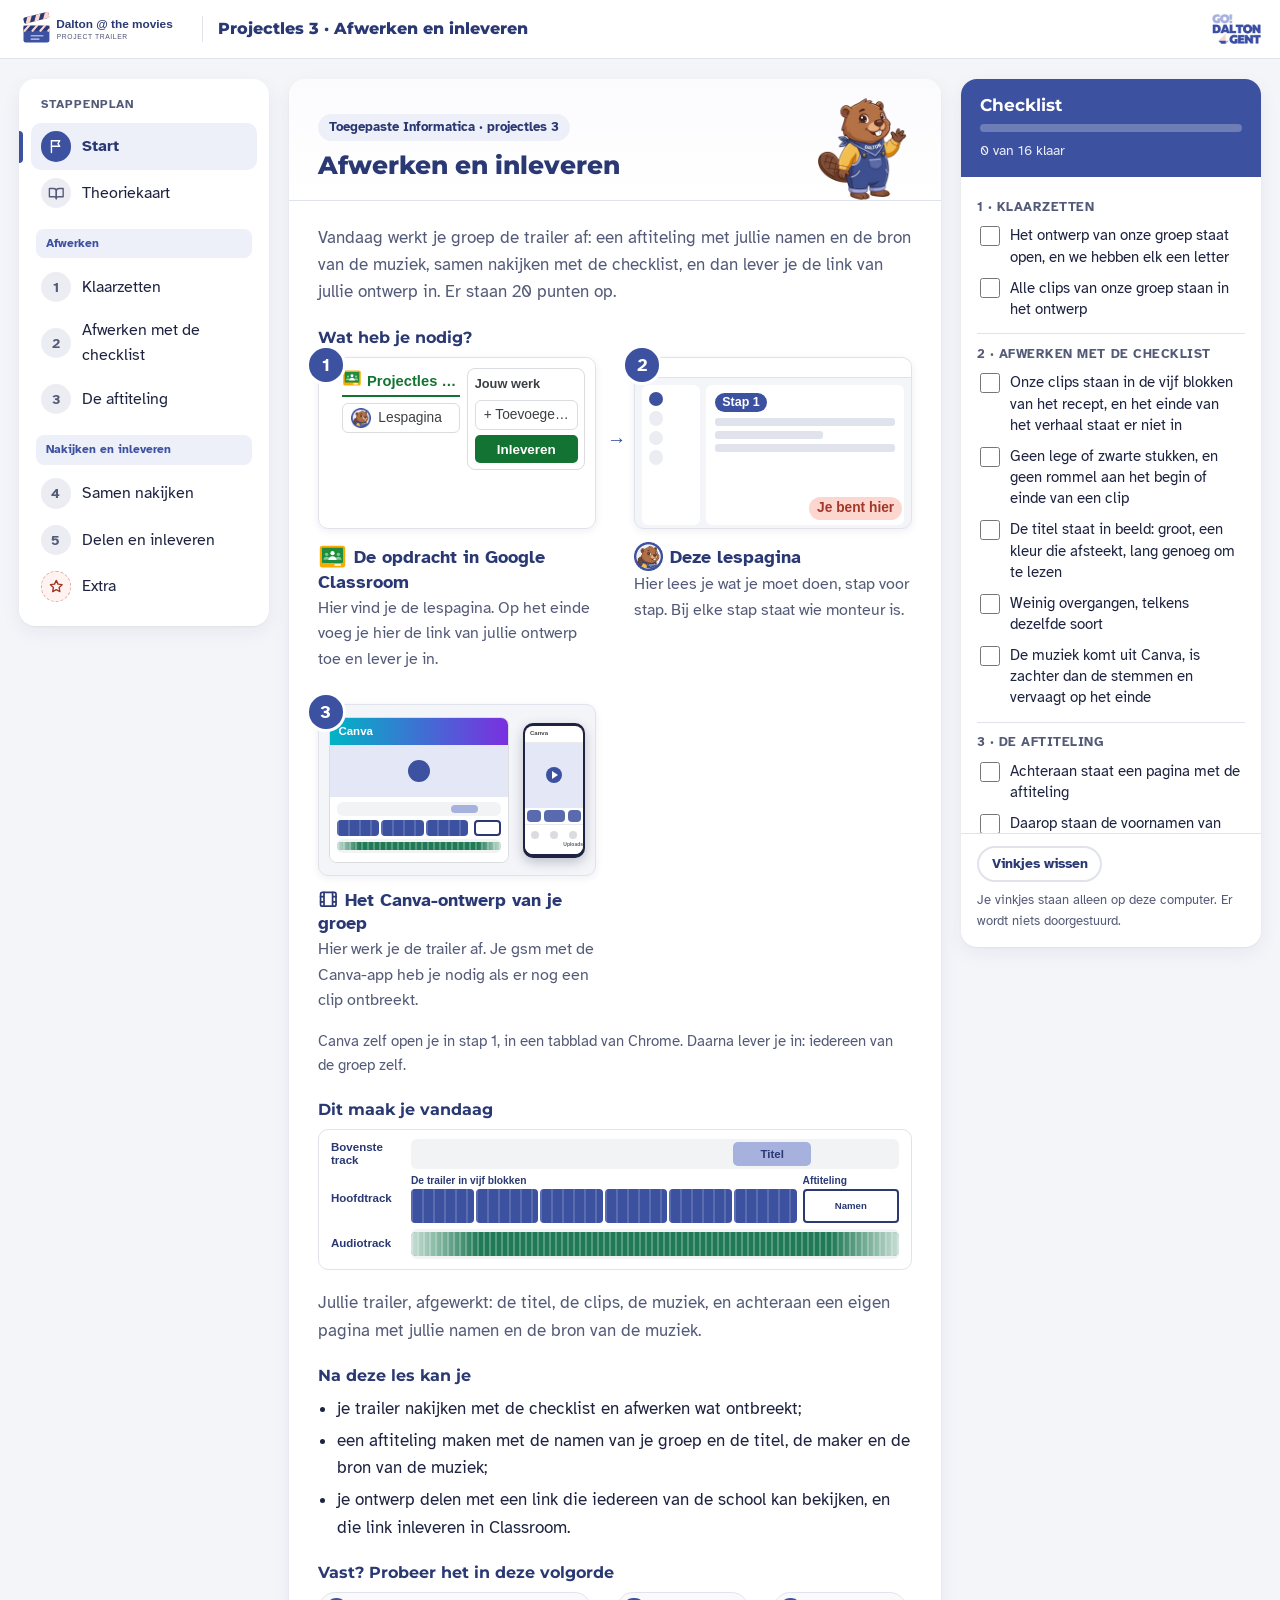
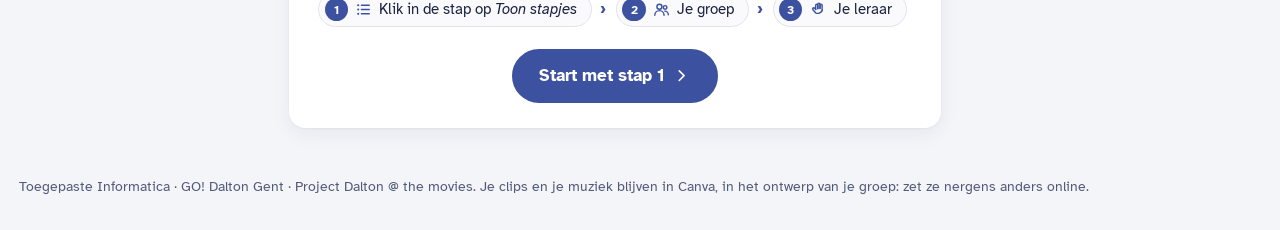
==== commit 75bfb1b6: "Startpagina: de aftiteling staat op een eigen pagina (zwart of wit) Co-Authored-By: Claude Opus 5.5 " ====
--- a/index.html
+++ b/index.html
@@ -135,7 +135,7 @@
               </div></div>
               <div class="tl3-rij"><span class="tl3-naam">Audiotrack</span><div class="tl3-spoor"><span class="tl3-blok tl3-muziek" style="--x:0;--b:100%"></span></div></div>
             </div>
-            <p>Jullie trailer, afgewerkt: de titel, de clips, de muziek, en achteraan een witte pagina met jullie namen en de bron van de muziek.</p>
+            <p>Jullie trailer, afgewerkt: de titel, de clips, de muziek, en achteraan een eigen pagina met jullie namen en de bron van de muziek.</p>
           </div>
 
           <h2 class="sec">Na deze les kan je</h2>
